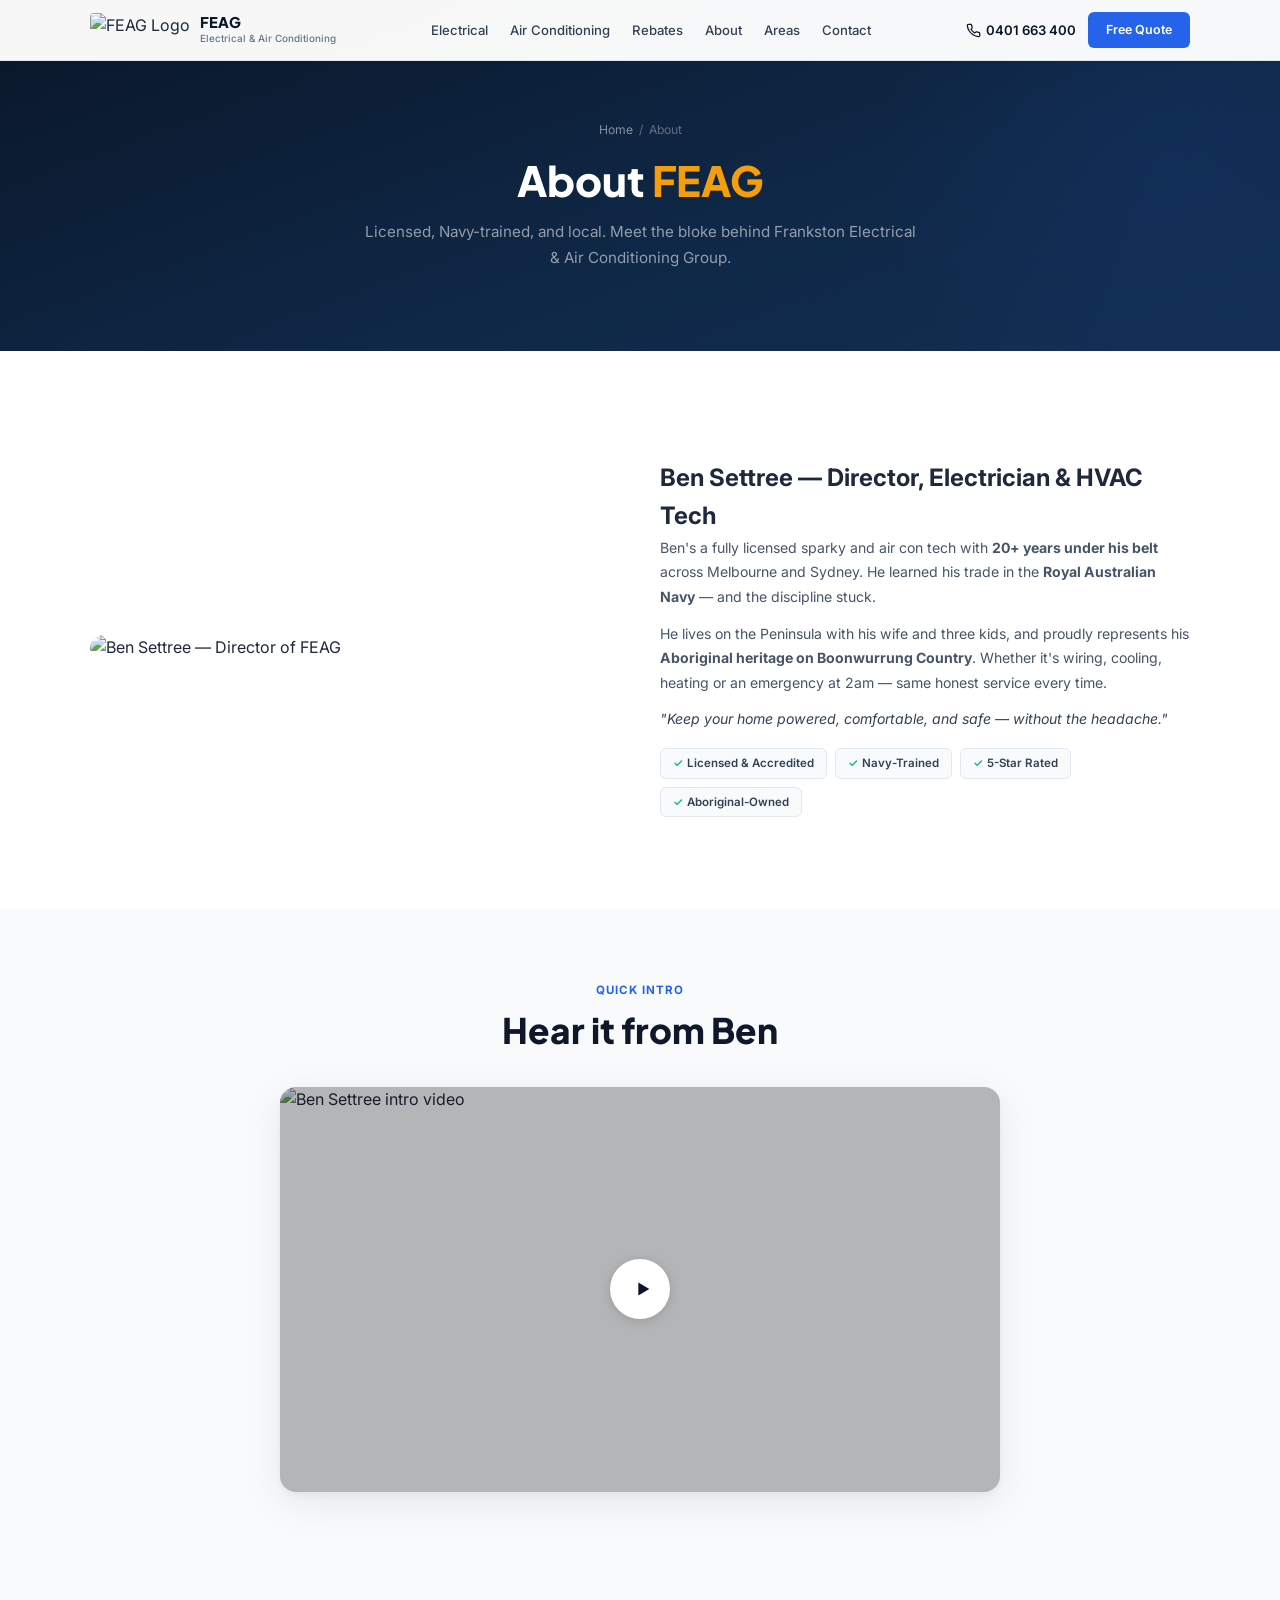
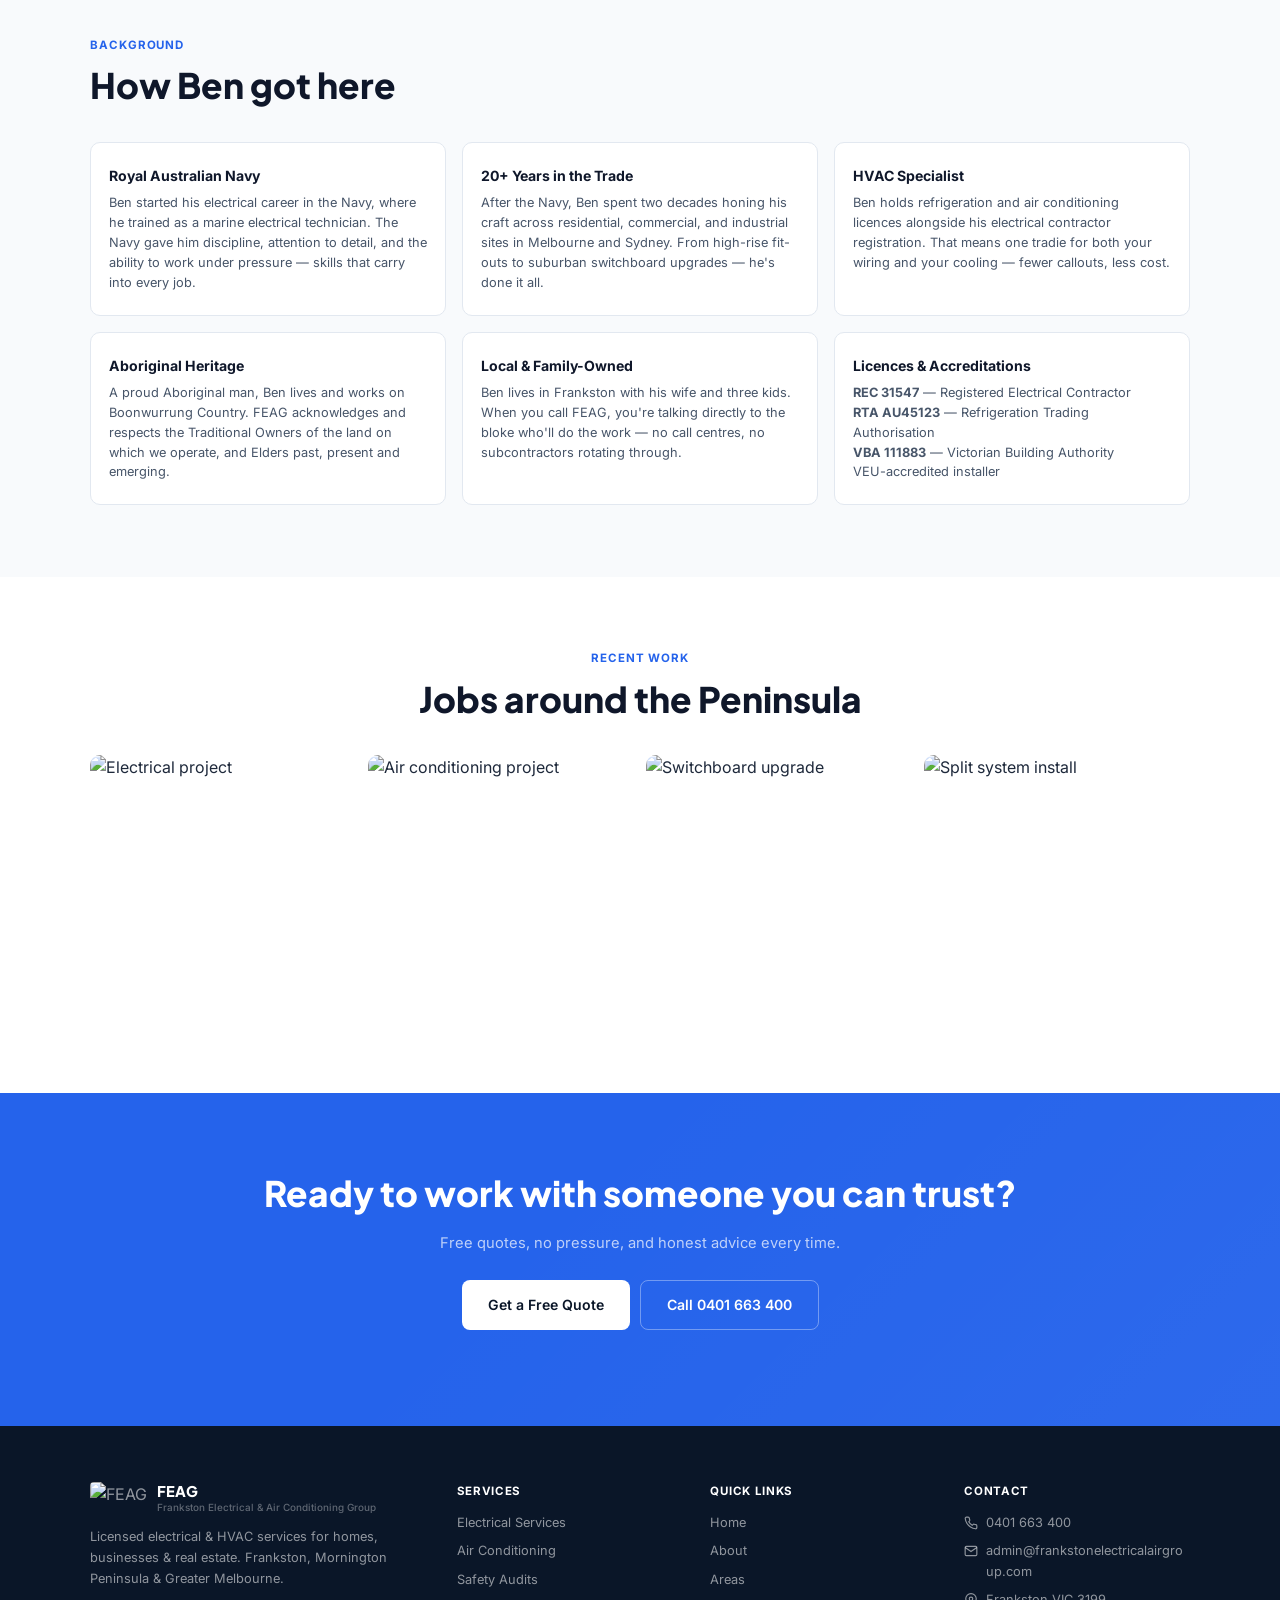
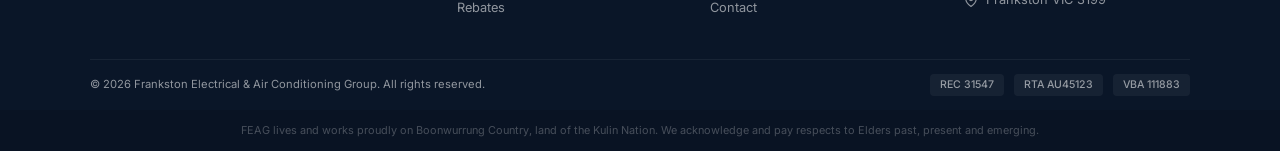
==== about.html @ 1bd1c3d8 "Add 7 subpages, extract CSS to styles.css, update nav links" ====
<!DOCTYPE html>
<html lang="en">
<head>
  <meta charset="UTF-8">
  <script>
    if (location.hostname === 'frankstonelectricalairgroup.com' || location.hostname === 'www.frankstonelectricalairgroup.com') {
      var s = document.createElement('script');
      s.async = true;
      s.src = 'https://www.googletagmanager.com/gtag/js?id=G-98YV3VBV21';
      document.head.appendChild(s);
      window.dataLayer = window.dataLayer || [];
      function gtag(){dataLayer.push(arguments);}
      gtag('js', new Date());
      gtag('config', 'G-98YV3VBV21');
      gtag('config', 'G-NZ5L42F7TZ');
      gtag('config', 'AW-17303529208');
    }
  </script>
  <meta name="viewport" content="width=device-width, initial-scale=1.0, viewport-fit=cover">
  <title>About FEAG | Ben Settree — Licensed Electrician &amp; HVAC Tech Frankston</title>
  <meta name="description" content="Meet Ben Settree — Navy-trained electrician &amp; HVAC technician with 20+ years experience. Director of FEAG, proudly serving Frankston &amp; Mornington Peninsula. REC 31547.">
  <meta name="keywords" content="about FEAG, Ben Settree electrician, electrician Frankston, HVAC technician Mornington Peninsula, Navy trained electrician, Aboriginal owned business, licensed electrician Frankston">
  <meta name="robots" content="index, follow">
  <link rel="canonical" href="https://frankstonelectricalairgroup.com/about">
  <meta property="og:type" content="website">
  <meta property="og:url" content="https://frankstonelectricalairgroup.com/about">
  <meta property="og:title" content="About FEAG | Ben Settree — Licensed Electrician Frankston">
  <meta property="og:description" content="Meet Ben Settree — Navy-trained electrician with 20+ years experience. Director of FEAG.">
  <meta property="og:image" content="https://assets.cdn.filesafe.space/oECKc1PBCRjKy6bkZNRD/media/692452aae4747c6f50c30772.png">
  <link rel="preconnect" href="https://fonts.googleapis.com">
  <link rel="preconnect" href="https://fonts.gstatic.com" crossorigin>
  <link href="https://fonts.googleapis.com/css2?family=Inter:wght@400;500;600;700;800&family=Plus+Jakarta+Sans:wght@700;800&display=swap" rel="stylesheet">
  <link rel="stylesheet" href="/styles.css">
</head>
<body>

  <header class="hdr hdr-sub" id="hdr">
    <div class="wrap">
      <div class="hdr-in">
        <a href="/" class="lg">
          <img src="https://assets.cdn.filesafe.space/oECKc1PBCRjKy6bkZNRD/media/692452aae4747c6f50c30772.png" alt="FEAG Logo">
          <div><div class="lg-t">FEAG</div><div class="lg-s">Electrical &amp; Air Conditioning</div></div>
        </a>
        <nav class="nav-d">
          <a href="/electrical" class="nav-a">Electrical</a>
          <a href="/air-conditioning" class="nav-a">Air Conditioning</a>
          <a href="/rebates" class="nav-a">Rebates</a>
          <a href="/about" class="nav-a">About</a>
          <a href="/areas" class="nav-a">Areas</a>
          <a href="/contact" class="nav-a">Contact</a>
        </nav>
        <div class="hdr-r">
          <a href="tel:0401663400" class="ph">
            <svg xmlns="http://www.w3.org/2000/svg" fill="none" stroke="currentColor" stroke-width="2" stroke-linecap="round" stroke-linejoin="round" viewBox="0 0 24 24"><path d="M22 16.92v3a2 2 0 01-2.18 2 19.79 19.79 0 01-8.63-3.07 19.5 19.5 0 01-6-6 19.79 19.79 0 01-3.07-8.67A2 2 0 014.11 2h3a2 2 0 012 1.72c.127.96.361 1.903.7 2.81a2 2 0 01-.45 2.11L8.09 9.91a16 16 0 006 6l1.27-1.27a2 2 0 012.11-.45c.907.339 1.85.573 2.81.7A2 2 0 0122 16.92z"/></svg>
            <span>0401 663 400</span>
          </a>
          <a href="/contact" class="btn btn-p hdr-btn">Free Quote</a>
        </div>
        <button class="ham" id="hamBtn" aria-label="Menu"><span></span><span></span><span></span></button>
      </div>
    </div>
  </header>

  <nav class="mob-nav" id="mobNav">
    <a href="/" onclick="closeMob()">Home</a>
    <a href="/electrical" onclick="closeMob()">Electrical</a>
    <a href="/air-conditioning" onclick="closeMob()">Air Conditioning</a>
    <a href="/rebates" onclick="closeMob()">Rebates</a>
    <a href="/about" onclick="closeMob()">About</a>
    <a href="/areas" onclick="closeMob()">Areas</a>
    <a href="/contact" onclick="closeMob()">Contact</a>
    <div class="mob-cta">
      <a href="/contact" class="btn btn-p" onclick="closeMob()">Get a Free Quote</a>
      <a href="tel:0401663400" class="btn mob-tel">Call 0401 663 400</a>
    </div>
  </nav>

  <section class="page-hero">
    <div class="wrap">
      <div class="breadcrumb"><a href="/">Home</a> / <span>About</span></div>
      <h1>About <em>FEAG</em></h1>
      <p>Licensed, Navy-trained, and local. Meet the bloke behind Frankston Electrical &amp; Air Conditioning Group.</p>
    </div>
  </section>

  <section class="sec" id="ben">
    <div class="wrap">
      <div class="content-g">
        <div class="content-img fi">
          <img src="https://images.leadconnectorhq.com/image/f_webp/q_80/r_900/u_https://assets.cdn.filesafe.space/oECKc1PBCRjKy6bkZNRD/media/6922ae3a995c4b5ce4a09103.png" alt="Ben Settree — Director of FEAG">
        </div>
        <div class="content-txt fi">
          <h2>Ben Settree — Director, Electrician &amp; HVAC Tech</h2>
          <p>Ben's a fully licensed sparky and air con tech with <strong>20+ years under his belt</strong> across Melbourne and Sydney. He learned his trade in the <strong>Royal Australian Navy</strong> — and the discipline stuck.</p>
          <p>He lives on the Peninsula with his wife and three kids, and proudly represents his <strong>Aboriginal heritage on Boonwurrung Country</strong>. Whether it's wiring, cooling, heating or an emergency at 2am — same honest service every time.</p>
          <p style="color:var(--g700);font-style:italic">"Keep your home powered, comfortable, and safe — without the headache."</p>
          <div class="about-tags" style="margin-top:16px">
            <span class="a-tag"><span class="ck">✓</span> Licensed &amp; Accredited</span>
            <span class="a-tag"><span class="ck">✓</span> Navy-Trained</span>
            <span class="a-tag"><span class="ck">✓</span> 5-Star Rated</span>
            <span class="a-tag"><span class="ck">✓</span> Aboriginal-Owned</span>
          </div>
        </div>
      </div>
    </div>
  </section>

  <section class="sec vid-sec">
    <div class="wrap">
      <div class="fi" style="text-align:center">
        <div class="tag" style="display:flex;justify-content:center">Quick intro</div>
        <h2 class="h2">Hear it from Ben</h2>
      </div>
      <div class="vid-w fi" id="vidWrap" onclick="playVid()">
        <img src="https://img.youtube.com/vi/lBaRJRH5lT0/maxresdefault.jpg" alt="Ben Settree intro video">
        <div class="vid-o">
          <div class="vid-p"><svg xmlns="http://www.w3.org/2000/svg" viewBox="0 0 24 24" fill="#0a1628"><polygon points="8,5 20,12 8,19"/></svg></div>
        </div>
      </div>
    </div>
  </section>

  <section class="sec why" id="training">
    <div class="wrap">
      <div class="fi">
        <div class="tag">Background</div>
        <h2 class="h2">How Ben got here</h2>
      </div>
      <div class="why-g">
        <div class="why-c fi"><h3>Royal Australian Navy</h3><p>Ben started his electrical career in the Navy, where he trained as a marine electrical technician. The Navy gave him discipline, attention to detail, and the ability to work under pressure — skills that carry into every job.</p></div>
        <div class="why-c fi"><h3>20+ Years in the Trade</h3><p>After the Navy, Ben spent two decades honing his craft across residential, commercial, and industrial sites in Melbourne and Sydney. From high-rise fit-outs to suburban switchboard upgrades — he's done it all.</p></div>
        <div class="why-c fi"><h3>HVAC Specialist</h3><p>Ben holds refrigeration and air conditioning licences alongside his electrical contractor registration. That means one tradie for both your wiring and your cooling — fewer callouts, less cost.</p></div>
        <div class="why-c fi"><h3>Aboriginal Heritage</h3><p>A proud Aboriginal man, Ben lives and works on Boonwurrung Country. FEAG acknowledges and respects the Traditional Owners of the land on which we operate, and Elders past, present and emerging.</p></div>
        <div class="why-c fi"><h3>Local &amp; Family-Owned</h3><p>Ben lives in Frankston with his wife and three kids. When you call FEAG, you're talking directly to the bloke who'll do the work — no call centres, no subcontractors rotating through.</p></div>
        <div class="why-c fi"><h3>Licences &amp; Accreditations</h3><p><strong>REC 31547</strong> — Registered Electrical Contractor<br><strong>RTA AU45123</strong> — Refrigeration Trading Authorisation<br><strong>VBA 111883</strong> — Victorian Building Authority<br>VEU-accredited installer</p></div>
      </div>
    </div>
  </section>

  <section class="sec" id="projects">
    <div class="wrap">
      <div class="fi" style="text-align:center">
        <div class="tag" style="display:flex;justify-content:center">Recent work</div>
        <h2 class="h2">Jobs around the Peninsula</h2>
      </div>
      <div class="prj-g">
        <div class="prj-c fi"><img src="https://images.leadconnectorhq.com/image/f_webp/q_80/r_1200/u_https://assets.cdn.filesafe.space/oECKc1PBCRjKy6bkZNRD/media/6924301d46b2e7c959784f0b.jpg" alt="Electrical project"></div>
        <div class="prj-c fi"><img src="https://images.leadconnectorhq.com/image/f_webp/q_80/r_1200/u_https://assets.cdn.filesafe.space/oECKc1PBCRjKy6bkZNRD/media/692430442398d3304fa65ca5.jpeg" alt="Air conditioning project"></div>
        <div class="prj-c fi"><img src="https://images.leadconnectorhq.com/image/f_webp/q_80/r_1200/u_https://assets.cdn.filesafe.space/oECKc1PBCRjKy6bkZNRD/media/69243079e7b0949a9b0e4e15.jpg" alt="Switchboard upgrade"></div>
        <div class="prj-c fi"><img src="https://images.leadconnectorhq.com/image/f_webp/q_80/r_1200/u_https://assets.cdn.filesafe.space/oECKc1PBCRjKy6bkZNRD/media/69243118e4747c3e51bf07de.jpg" alt="Split system install"></div>
      </div>
    </div>
  </section>

  <section class="sec cta">
    <div class="wrap">
      <div class="fi">
        <h2>Ready to work with someone you can trust?</h2>
        <p class="cta-p">Free quotes, no pressure, and honest advice every time.</p>
        <div class="cta-btns">
          <a href="/contact" class="btn btn-w">Get a Free Quote</a>
          <a href="tel:0401663400" class="btn cta-tel-btn">Call 0401 663 400</a>
        </div>
      </div>
    </div>
  </section>

  <footer class="ftr">
    <div class="wrap">
      <div class="ftr-g">
        <div class="ftr-brand">
          <a href="/" class="lg"><img src="https://assets.cdn.filesafe.space/oECKc1PBCRjKy6bkZNRD/media/692452aae4747c6f50c30772.png" alt="FEAG"><div><div class="lg-t">FEAG</div><div class="lg-s">Frankston Electrical &amp; Air Conditioning Group</div></div></a>
          <p>Licensed electrical &amp; HVAC services for homes, businesses &amp; real estate. Frankston, Mornington Peninsula &amp; Greater Melbourne.</p>
        </div>
        <div>
          <h4>Services</h4>
          <div class="ftr-links"><a href="/electrical">Electrical Services</a><a href="/air-conditioning">Air Conditioning</a><a href="/safety-audits">Safety Audits</a><a href="/rebates">Rebates</a></div>
        </div>
        <div>
          <h4>Quick Links</h4>
          <div class="ftr-links"><a href="/">Home</a><a href="/about">About</a><a href="/areas">Areas</a><a href="/contact">Contact</a></div>
        </div>
        <div>
          <h4>Contact</h4>
          <div class="ftr-ci"><svg xmlns="http://www.w3.org/2000/svg" width="14" height="14" fill="none" stroke="currentColor" stroke-width="2" viewBox="0 0 24 24"><path d="M22 16.92v3a2 2 0 01-2.18 2 19.79 19.79 0 01-8.63-3.07 19.5 19.5 0 01-6-6 19.79 19.79 0 01-3.07-8.67A2 2 0 014.11 2h3a2 2 0 012 1.72c.127.96.361 1.903.7 2.81a2 2 0 01-.45 2.11L8.09 9.91a16 16 0 006 6l1.27-1.27a2 2 0 012.11-.45c.907.339 1.85.573 2.81.7A2 2 0 0122 16.92z"/></svg><a href="tel:0401663400">0401 663 400</a></div>
          <div class="ftr-ci"><svg xmlns="http://www.w3.org/2000/svg" width="14" height="14" fill="none" stroke="currentColor" stroke-width="2" viewBox="0 0 24 24"><path d="M4 4h16c1.1 0 2 .9 2 2v12c0 1.1-.9 2-2 2H4c-1.1 0-2-.9-2-2V6c0-1.1.9-2 2-2z"/><path d="M22 6l-10 7L2 6"/></svg><a href="mailto:admin@frankstonelectricalairgroup.com" style="word-break:break-all">admin@frankstonelectricalairgroup.com</a></div>
          <div class="ftr-ci"><svg xmlns="http://www.w3.org/2000/svg" width="14" height="14" fill="none" stroke="currentColor" stroke-width="2" viewBox="0 0 24 24"><path d="M21 10c0 7-9 13-9 13s-9-6-9-13a9 9 0 0118 0z"/><circle cx="12" cy="10" r="3"/></svg> Frankston VIC 3199</div>
        </div>
      </div>
      <div class="ftr-bot">
        <p>&copy; 2026 Frankston Electrical &amp; Air Conditioning Group. All rights reserved.</p>
        <div class="ftr-lic"><span>REC 31547</span><span>RTA AU45123</span><span>VBA 111883</span></div>
      </div>
    </div>
    <div class="ack">FEAG lives and works proudly on Boonwurrung Country, land of the Kulin Nation. We acknowledge and pay respects to Elders past, present and emerging.</div>
  </footer>

  <div class="mob-bar">
    <a href="/contact" class="mb-q">Free Quote</a>
    <a href="tel:0401663400" class="mb-c">Call Now</a>
  </div>

  <script>
    const hdr=document.getElementById('hdr');
    window.addEventListener('scroll',()=>{hdr.classList.toggle('s',scrollY>40)},{passive:true});
    const hamBtn=document.getElementById('hamBtn'),mobNav=document.getElementById('mobNav');
    let mobOpen=false;
    hamBtn.addEventListener('click',()=>{mobOpen=!mobOpen;mobNav.classList.toggle('open',mobOpen);document.body.classList.toggle('body-lock',mobOpen)});
    function closeMob(){mobOpen=false;mobNav.classList.remove('open');document.body.classList.remove('body-lock')}
    function playVid(){const w=document.getElementById('vidWrap');w.innerHTML='<iframe src="https://www.youtube.com/embed/lBaRJRH5lT0?autoplay=1" frameborder="0" allow="autoplay;encrypted-media" allowfullscreen style="position:absolute;inset:0;width:100%;height:100%"></iframe>';w.style.cursor='default'}
    const obs=new IntersectionObserver(en=>{en.forEach(e=>{if(e.isIntersecting)e.target.classList.add('v')})},{threshold:.08,rootMargin:'0px 0px -30px 0px'});
    document.querySelectorAll('.fi').forEach(e=>obs.observe(e));
  </script>
</body>
</html>
---- styles.css ----
/* ===== RESET & BASE ===== */
*,*::before,*::after{box-sizing:border-box;margin:0;padding:0}
html{scroll-behavior:smooth;-webkit-text-size-adjust:100%}
body{font-family:'Inter',system-ui,sans-serif;color:#1e293b;background:#fff;line-height:1.6;-webkit-font-smoothing:antialiased;overflow-x:hidden}
img{max-width:100%;display:block}
a{text-decoration:none;color:inherit}
ul{list-style:none}
button{font-family:inherit;cursor:pointer}
:root{
  --navy:#0a1628;--blue:#2563eb;--blue-d:#1d4ed8;--amber:#f59e0b;--green:#10b981;
  --g50:#f8fafc;--g100:#f1f5f9;--g200:#e2e8f0;--g400:#94a3b8;--g500:#64748b;--g600:#475569;--g700:#334155;--g900:#0f172a;
  --r:10px;--r-lg:16px;--max:1140px;
  --shadow:0 1px 3px rgba(0,0,0,.06),0 4px 12px rgba(0,0,0,.06);
  --shadow-lg:0 4px 6px rgba(0,0,0,.04),0 10px 40px rgba(0,0,0,.08);
}
.wrap{max-width:var(--max);margin:0 auto;padding:0 20px}
.sec{padding:72px 0}
.tag{font-size:.72rem;font-weight:700;letter-spacing:.08em;text-transform:uppercase;color:var(--blue);margin-bottom:10px}
.h2{font-family:'Plus Jakarta Sans',sans-serif;font-size:clamp(1.6rem,3.5vw,2.2rem);font-weight:800;line-height:1.18;color:var(--g900);margin-bottom:12px}
.sub{font-size:.92rem;color:var(--g600);max-width:560px;line-height:1.65}
.btn{display:inline-flex;align-items:center;gap:6px;padding:12px 24px;font-size:.88rem;font-weight:600;border-radius:8px;border:none;transition:all .2s;white-space:nowrap;-webkit-tap-highlight-color:transparent}
.btn-p{background:var(--blue);color:#fff}
.btn-p:hover{background:var(--blue-d)}
.btn-a{background:var(--amber);color:var(--navy)}
.btn-a:hover{background:#e09000}
.btn-o{background:transparent;border:1.5px solid var(--g200);color:var(--g700)}
.btn-o:hover{border-color:var(--blue);color:var(--blue)}
.btn-w{background:#fff;color:var(--navy)}
.btn-w:hover{background:var(--g100)}

/* HEADER */
.hdr{position:fixed;top:0;left:0;right:0;z-index:100;background:rgba(10,22,40,.6);backdrop-filter:blur(14px);-webkit-backdrop-filter:blur(14px);border-bottom:1px solid rgba(255,255,255,.06);transition:all .25s}
.hdr.s{background:rgba(255,255,255,.97);box-shadow:0 1px 2px rgba(0,0,0,.06);border-bottom-color:var(--g200)}
.hdr.s .nav-a{color:var(--g700)}.hdr.s .nav-a:hover{color:var(--blue)}
.hdr.s .lg-t{color:var(--navy)}.hdr.s .lg-s{color:var(--g500)}
.hdr.s .ph{color:var(--navy)}.hdr.s .ham span{background:var(--navy)}
.hdr-in{display:flex;align-items:center;justify-content:space-between;height:60px}
.lg{display:flex;align-items:center;gap:10px}
.lg img{height:34px;width:auto;border-radius:4px}
.lg-t{font-family:'Plus Jakarta Sans',sans-serif;font-weight:800;font-size:.92rem;color:#fff;line-height:1.15;transition:color .25s}
.lg-s{font-size:.62rem;color:rgba(255,255,255,.5);font-weight:500;transition:color .25s}
.nav-d{display:flex;align-items:center;gap:22px}
.nav-a{font-size:.82rem;font-weight:500;color:rgba(255,255,255,.8);transition:color .2s}
.nav-a:hover{color:#fff}
.hdr-r{display:flex;align-items:center;gap:12px}
.ph{font-weight:600;font-size:.82rem;color:#fff;display:flex;align-items:center;gap:5px;transition:color .25s}
.ph svg{width:15px;height:15px}
.hdr-btn{padding:8px 18px;font-size:.78rem;border-radius:6px}
.ham{display:none;background:none;border:none;padding:10px;-webkit-tap-highlight-color:transparent}
.ham span{display:block;width:22px;height:2px;background:#fff;margin:4px 0;border-radius:2px;transition:all .3s}

/* MOBILE NAV */
.mob-nav{position:fixed;inset:0;z-index:99;background:var(--navy);transform:translateX(100%);transition:transform .35s cubic-bezier(.4,0,.2,1);display:flex;flex-direction:column;padding:80px 24px 24px;overflow-y:auto;-webkit-overflow-scrolling:touch}
.mob-nav.open{transform:translateX(0)}
.mob-nav a{display:block;padding:14px 0;font-size:1.05rem;font-weight:600;color:#fff;border-bottom:1px solid rgba(255,255,255,.08)}
.mob-nav a:last-child{border:none}
.mob-cta{margin-top:auto;padding-top:20px;display:flex;flex-direction:column;gap:10px}
.mob-cta .btn{justify-content:center;padding:14px;font-size:.95rem;border-radius:8px;width:100%;text-align:center}
.mob-tel{background:transparent;border:1.5px solid rgba(255,255,255,.25);color:#fff}
.body-lock{overflow:hidden}

/* HERO */
.hero{position:relative;background:linear-gradient(160deg,var(--navy) 0%,#0f2847 60%,#132e52 100%);padding:100px 0 56px;overflow:hidden}
.hero::after{content:'';position:absolute;top:-40%;right:-15%;width:600px;height:600px;background:radial-gradient(circle,rgba(37,99,235,.08),transparent 70%);border-radius:50%}
.hero-g{display:grid;grid-template-columns:1fr 1fr;gap:40px;align-items:center;position:relative;z-index:1}
.hero-badge{display:inline-flex;align-items:center;gap:6px;background:rgba(16,185,129,.12);border:1px solid rgba(16,185,129,.25);color:var(--green);padding:6px 14px;border-radius:6px;font-size:.73rem;font-weight:600;margin-bottom:20px}
.hero-badge .dot{width:7px;height:7px;background:var(--green);border-radius:50%;animation:blink 2s infinite}
@keyframes blink{0%,100%{opacity:1}50%{opacity:.3}}
.hero h1{font-family:'Plus Jakarta Sans',sans-serif;font-size:clamp(1.9rem,4vw,2.8rem);font-weight:800;color:#fff;line-height:1.12;margin-bottom:16px}
.hero h1 em{font-style:normal;color:var(--amber)}
.hero-p{font-size:.92rem;color:rgba(255,255,255,.6);line-height:1.7;margin-bottom:24px;max-width:480px}
.hero-btns{display:flex;gap:10px;flex-wrap:wrap;margin-bottom:28px}
.hero-btns .btn{padding:13px 26px}
.hero-facts{display:flex;gap:28px;flex-wrap:wrap}
.hf{display:flex;align-items:center;gap:8px}
.hf-ico{width:32px;height:32px;background:rgba(255,255,255,.06);border:1px solid rgba(255,255,255,.08);border-radius:8px;display:flex;align-items:center;justify-content:center;font-size:.85rem;flex-shrink:0}
.hf-txt{font-size:.72rem;color:rgba(255,255,255,.45);line-height:1.35}
.hf-txt b{display:block;color:rgba(255,255,255,.9);font-weight:600;font-size:.76rem}

.hero-form{background:rgba(255,255,255,.04);backdrop-filter:blur(20px);-webkit-backdrop-filter:blur(20px);border:none;border-radius:var(--r-lg);padding:28px;max-width:420px;width:100%}
.hero-form h3{color:#fff;font-size:1.02rem;font-weight:700;margin-bottom:2px}
.hero-form .fs{color:rgba(255,255,255,.4);font-size:.76rem;margin-bottom:18px}
.fg{margin-bottom:10px}
.fg label{display:block;font-size:.7rem;font-weight:600;color:rgba(255,255,255,.5);margin-bottom:3px}
.fg input,.fg select,.fg textarea{width:100%;padding:9px 12px;background:rgba(255,255,255,.06);border:1px solid rgba(255,255,255,.1);border-radius:7px;color:#fff;font-size:.84rem;font-family:inherit;outline:none;transition:border-color .2s;-webkit-appearance:none}
.fg input::placeholder,.fg textarea::placeholder{color:rgba(255,255,255,.22)}
.fg input:focus,.fg select:focus,.fg textarea:focus{border-color:var(--blue)}
.fg select option{background:var(--navy);color:#fff}
.fg textarea{resize:vertical;min-height:56px}
.fr{display:grid;grid-template-columns:1fr 1fr;gap:8px}
.f-submit{width:100%;justify-content:center;padding:11px 24px;margin-top:2px;border-radius:7px}
.f-note{text-align:center;font-size:.66rem;color:rgba(255,255,255,.25);margin-top:6px}

/* PROOF BAR */
.proof{background:var(--g50);border-top:1px solid var(--g200);border-bottom:1px solid var(--g200);padding:16px 0}
.proof-row{display:flex;align-items:center;justify-content:center;gap:28px;flex-wrap:wrap}
.pi{display:flex;align-items:center;gap:7px;font-size:.8rem;color:var(--g600);font-weight:500}
.pi svg{width:16px;height:16px;color:var(--green);flex-shrink:0}

/* SERVICES */
.srv-g{display:grid;grid-template-columns:repeat(3,1fr);gap:20px;margin-top:36px}
.srv-c{background:#fff;border:1px solid var(--g200);border-radius:var(--r-lg);overflow:hidden;transition:box-shadow .3s,border-color .3s}
.srv-c:hover{border-color:var(--g200);box-shadow:var(--shadow-lg)}
.srv-c img{width:100%;height:180px;object-fit:cover}
.srv-b{padding:20px 18px}
.srv-c h3{font-size:.98rem;font-weight:700;color:var(--g900);margin-bottom:8px}
.srv-c p{font-size:.82rem;color:var(--g600);line-height:1.6;margin-bottom:10px}
.srv-l{display:flex;flex-direction:column;gap:4px;margin-bottom:14px}
.srv-l li{font-size:.78rem;color:var(--g700);display:flex;align-items:center;gap:6px}
.srv-l li::before{content:'✓';color:var(--green);font-weight:700;font-size:.72rem}
.srv-link{font-size:.82rem;font-weight:600;color:var(--blue)}

/* WHY */
.why{background:var(--g50)}
.why-g{display:grid;grid-template-columns:repeat(3,1fr);gap:16px;margin-top:36px}
.why-c{background:#fff;border:1px solid var(--g200);border-radius:var(--r);padding:22px 18px;transition:border-color .25s}
.why-c:hover{border-color:var(--blue)}
.why-c h3{font-size:.88rem;font-weight:700;color:var(--g900);margin-bottom:6px}
.why-c p{font-size:.8rem;color:var(--g600);line-height:1.55}

/* REBATE */
.reb{background:linear-gradient(150deg,var(--navy),#0f2847);position:relative;overflow:hidden}
.reb::before{content:'';position:absolute;top:-40%;right:-8%;width:400px;height:400px;background:radial-gradient(circle,rgba(245,158,11,.1),transparent 70%);border-radius:50%}
.reb-g{display:grid;grid-template-columns:1fr 1fr;gap:48px;align-items:center;position:relative;z-index:1}
.reb-txt{max-width:540px}
.reb h2{font-family:'Plus Jakarta Sans',sans-serif;font-size:clamp(1.65rem,4vw,2.4rem);font-weight:800;color:#fff;line-height:1.22;margin-bottom:16px}
.reb h2 em{font-style:normal;color:var(--amber)}
.reb-desc{font-size:.9rem;color:rgba(255,255,255,.6);line-height:1.75;margin-bottom:24px}
.reb-steps{display:flex;flex-direction:column;gap:14px;margin-bottom:26px}
.rs{display:flex;align-items:flex-start;gap:14px}
.rs-n{width:30px;height:30px;min-width:30px;background:var(--amber);color:var(--navy);border-radius:50%;display:flex;align-items:center;justify-content:center;font-weight:800;font-size:.75rem;margin-top:1px}
.rs span{font-size:.88rem;color:rgba(255,255,255,.75);line-height:1.5}
.reb-card{background:rgba(255,255,255,.04);backdrop-filter:blur(16px);-webkit-backdrop-filter:blur(16px);border:1px solid rgba(255,255,255,.08);border-radius:var(--r-lg);padding:36px;text-align:center}
.reb-card .lbl{font-size:.72rem;color:rgba(255,255,255,.35);text-transform:uppercase;letter-spacing:.08em;font-weight:600;margin-bottom:6px}
.reb-card .amt{font-family:'Plus Jakarta Sans',sans-serif;font-size:2.8rem;font-weight:800;color:var(--amber);line-height:1}
.reb-card .amts{font-size:.84rem;color:rgba(255,255,255,.42);margin:6px 0 18px}
.reb-tags{display:flex;flex-wrap:wrap;gap:6px;justify-content:center}
.reb-tag{background:rgba(16,185,129,.1);border:1px solid rgba(16,185,129,.2);color:var(--green);padding:5px 12px;border-radius:6px;font-size:.7rem;font-weight:600}

/* CALCULATOR */
.calc{background:#fff}
.calc-box{max-width:680px;margin:36px auto 0;background:var(--g50);border:1px solid var(--g200);border-radius:var(--r-lg);padding:28px}
.calc-toggle{display:flex;gap:6px;margin-bottom:18px;background:var(--g200);border-radius:8px;padding:3px}
.ct-btn{flex:1;padding:9px 12px;border:none;border-radius:6px;background:transparent;font-size:.82rem;font-weight:600;color:var(--g600);transition:all .2s;text-align:center}
.ct-btn.sel{background:#fff;color:var(--g900);box-shadow:0 1px 3px rgba(0,0,0,.08)}
.calc-step{margin-bottom:16px}
.cs-label{font-size:.82rem;font-weight:700;color:var(--g900);margin-bottom:8px;display:flex;align-items:center;gap:8px}
.cs-num{width:22px;height:22px;min-width:22px;background:var(--blue);color:#fff;border-radius:50%;display:flex;align-items:center;justify-content:center;font-size:.65rem;font-weight:800}
.c-opts{display:grid;grid-template-columns:1fr 1fr;gap:8px}
.c-opt{background:#fff;border:1.5px solid var(--g200);border-radius:8px;padding:11px 12px;font-size:.8rem;color:var(--g700);text-align:left;display:flex;align-items:center;gap:8px;transition:all .15s;-webkit-tap-highlight-color:transparent}
.c-opt:hover{border-color:var(--blue)}
.c-opt.sel{border-color:var(--blue);background:rgba(37,99,235,.04);color:var(--blue);font-weight:600}
.c-opt .oi{font-size:1rem;line-height:1}
.c-wide{grid-column:1/-1}
.c-sizes{display:grid;grid-template-columns:repeat(4,1fr);gap:8px}
.c-sz{background:#fff;border:1.5px solid var(--g200);border-radius:8px;padding:10px 6px;font-size:.78rem;color:var(--g700);text-align:center;transition:all .15s;-webkit-tap-highlight-color:transparent}
.c-sz:hover{border-color:var(--blue)}
.c-sz.sel{border-color:var(--blue);background:rgba(37,99,235,.04);color:var(--blue);font-weight:600}
.c-sz b{display:block;font-size:.92rem;margin-bottom:1px}
.c-hint{font-size:.7rem;color:var(--g500);margin-top:6px;line-height:1.45}
.c-res{background:var(--navy);border-radius:var(--r);padding:24px;text-align:center;display:none;margin-top:16px}
.c-res.show{display:block;animation:fadein .35s ease}
@keyframes fadein{from{opacity:0;transform:translateY(6px)}to{opacity:1;transform:translateY(0)}}
.c-res-lbl{font-size:.7rem;color:rgba(255,255,255,.4);text-transform:uppercase;letter-spacing:.06em;font-weight:600;margin-bottom:2px}
.c-res-amt{font-family:'Plus Jakarta Sans',sans-serif;font-size:2.1rem;font-weight:800;color:var(--amber);line-height:1.2;margin-bottom:2px}
.c-res-sav{font-size:.82rem;color:rgba(255,255,255,.5);margin-bottom:4px}
.c-res-min{font-size:.76rem;color:rgba(255,255,255,.35);margin-bottom:12px}
.c-res .btn{margin-top:2px}
.c-res-note{font-size:.68rem;color:rgba(255,255,255,.25);line-height:1.45;margin-top:12px;max-width:520px;margin-left:auto;margin-right:auto}

/* ABOUT */
.about-g{display:grid;grid-template-columns:.85fr 1.15fr;gap:48px;align-items:center;margin-top:36px}
.about-img{position:relative;border-radius:var(--r-lg);overflow:hidden}
.about-img>img{width:100%;display:block;border-radius:var(--r-lg)}
.about-float{position:absolute;bottom:14px;left:14px;right:14px;background:rgba(255,255,255,.92);backdrop-filter:blur(10px);-webkit-backdrop-filter:blur(10px);border-radius:var(--r);padding:12px;display:flex;gap:10px;box-shadow:0 4px 16px rgba(0,0,0,.1)}
.af-s{text-align:center;flex:1}
.af-n{font-family:'Plus Jakarta Sans',sans-serif;font-size:1.1rem;font-weight:800;color:var(--blue)}
.af-l{font-size:.62rem;color:var(--g500);font-weight:500}
.about-txt h3{font-family:'Plus Jakarta Sans',sans-serif;font-size:1.25rem;font-weight:800;color:var(--g900);margin-bottom:14px;line-height:1.2}
.about-txt p{font-size:.86rem;color:var(--g600);line-height:1.75;margin-bottom:10px}
.about-tags{display:flex;flex-wrap:wrap;gap:8px;margin:16px 0 20px}
.a-tag{background:var(--g50);border:1px solid var(--g200);padding:5px 12px;border-radius:6px;font-size:.72rem;font-weight:600;color:var(--g700);display:flex;align-items:center;gap:4px}
.a-tag .ck{color:var(--green)}

/* VIDEO */
.vid-sec{background:var(--g50)}
.vid-w{max-width:720px;margin:36px auto 0;border-radius:var(--r-lg);overflow:hidden;box-shadow:var(--shadow-lg);position:relative;aspect-ratio:16/9;cursor:pointer}
.vid-w img{width:100%;height:100%;object-fit:cover}
.vid-o{position:absolute;inset:0;display:flex;align-items:center;justify-content:center;background:rgba(0,0,0,.28);transition:background .2s}
.vid-o:hover{background:rgba(0,0,0,.4)}
.vid-p{width:60px;height:60px;background:#fff;border-radius:50%;display:flex;align-items:center;justify-content:center;box-shadow:0 2px 12px rgba(0,0,0,.15);transition:transform .2s}
.vid-o:hover .vid-p{transform:scale(1.08)}
.vid-p svg{width:22px;height:22px;margin-left:3px}

/* PROJECTS */
.prj-g{display:grid;grid-template-columns:repeat(4,1fr);gap:12px;margin-top:36px}
.prj-c{border-radius:var(--r);overflow:hidden;aspect-ratio:1}
.prj-c img{width:100%;height:100%;object-fit:cover;transition:transform .4s}
.prj-c:hover img{transform:scale(1.05)}

/* AREAS */
.areas{background:var(--g50)}
.area-g{display:grid;grid-template-columns:repeat(4,1fr);gap:16px;margin-top:36px}
.area-c{background:#fff;border:1px solid var(--g200);border-radius:var(--r);padding:20px 18px}
.area-c h3{font-size:.86rem;font-weight:700;color:var(--g900);margin-bottom:10px}
.area-c li{font-size:.78rem;color:var(--g600);padding:3px 0 3px 14px;position:relative}
.area-c li::before{content:'';position:absolute;left:0;top:50%;transform:translateY(-50%);width:5px;height:5px;background:var(--blue);border-radius:50%}

/* FAQ */
.faq-g{display:grid;grid-template-columns:1fr 1fr;gap:10px;margin-top:36px}
.fq{background:var(--g50);border:1px solid var(--g200);border-radius:var(--r);overflow:hidden;transition:border-color .2s}
.fq.act{border-color:var(--blue)}
.fq-q{padding:14px 16px;cursor:pointer;display:flex;align-items:center;justify-content:space-between;gap:12px;font-size:.84rem;font-weight:600;color:var(--g900);background:none;border:none;width:100%;text-align:left;font-family:inherit;-webkit-tap-highlight-color:transparent}
.fq-q:hover{color:var(--blue)}
.fq-chev{width:16px;height:16px;min-width:16px;transition:transform .25s}
.fq.act .fq-chev{transform:rotate(180deg)}
.fq-a{max-height:0;overflow:hidden;transition:max-height .35s ease}
.fq-ai{padding:0 16px 14px;font-size:.82rem;color:var(--g600);line-height:1.65}

/* CTA */
.cta{background:var(--blue);text-align:center;position:relative;overflow:hidden}
.cta::before{content:'';position:absolute;inset:0;background:linear-gradient(135deg,transparent 40%,rgba(255,255,255,.04))}
.cta .wrap{position:relative;z-index:1}
.cta h2{font-family:'Plus Jakarta Sans',sans-serif;font-size:clamp(1.6rem,3.5vw,2.2rem);font-weight:800;color:#fff;margin-bottom:10px}
.cta-p{font-size:.92rem;color:rgba(255,255,255,.7);max-width:480px;margin:0 auto 24px;line-height:1.65}
.cta-btns{display:flex;gap:10px;justify-content:center;flex-wrap:wrap;margin-bottom:24px}
.cta-btns .btn{padding:13px 26px}
.cta-tel-btn{background:transparent;border:1.5px solid rgba(255,255,255,.35);color:#fff}
.cta-tel-btn:hover{background:rgba(255,255,255,.08)}
.cta-info{display:flex;gap:20px;justify-content:center;flex-wrap:wrap}
.cta-info span{display:flex;align-items:center;gap:5px;font-size:.78rem;color:rgba(255,255,255,.6)}
.cta-info svg{width:14px;height:14px}

/* FOOTER */
.ftr{background:var(--navy);color:rgba(255,255,255,.55);padding:56px 0 0}
.ftr-g{display:grid;grid-template-columns:1.5fr 1fr 1fr 1fr;gap:28px;margin-bottom:40px}
.ftr-brand .lg{margin-bottom:10px}
.ftr-brand .lg-t{color:#fff}.ftr-brand .lg-s{color:rgba(255,255,255,.35)}
.ftr-brand>p{font-size:.8rem;line-height:1.65;margin-bottom:14px}
.ftr h4{color:#fff;font-size:.72rem;font-weight:700;text-transform:uppercase;letter-spacing:.06em;margin-bottom:12px}
.ftr-links{display:flex;flex-direction:column;gap:8px}
.ftr-links a{font-size:.8rem;transition:color .2s}.ftr-links a:hover{color:var(--blue)}
.ftr-ci{display:flex;gap:8px;margin-bottom:8px;font-size:.8rem}.ftr-ci svg{min-width:14px;margin-top:3px}
.ftr-bot{border-top:1px solid rgba(255,255,255,.06);padding:14px 0;display:flex;align-items:center;justify-content:space-between;flex-wrap:wrap;gap:12px}
.ftr-bot p{font-size:.7rem}
.ftr-lic{display:flex;gap:10px;flex-wrap:wrap}
.ftr-lic span{font-size:.66rem;background:rgba(255,255,255,.05);padding:3px 10px;border-radius:4px;font-weight:500}
.ack{background:rgba(0,0,0,.12);padding:12px 0;text-align:center;font-size:.68rem;color:rgba(255,255,255,.25);line-height:1.55}

/* ANIMATIONS */
.fi{opacity:0;transform:translateY(20px);transition:opacity .5s,transform .5s}.fi.v{opacity:1;transform:none}

/* MOBILE CONTACT FORM */
.mob-form-sec{display:none}
.mob-form-sec .hero-form{background:var(--g50);border:1px solid var(--g200);max-width:100%}
.mob-form-sec .hero-form h3{color:var(--g900)}
.mob-form-sec .hero-form .fs{color:var(--g500)}
.mob-form-sec .fg label{color:var(--g600)}
.mob-form-sec .fg input,.mob-form-sec .fg select,.mob-form-sec .fg textarea{background:#fff;border:1px solid var(--g200);color:var(--g900)}
.mob-form-sec .fg input::placeholder,.mob-form-sec .fg textarea::placeholder{color:var(--g400)}
.mob-form-sec .fg select option{background:#fff;color:var(--g900)}
.mob-form-sec .f-note{color:var(--g400)}

/* REBATE CARD INLINE (tablet) */
.reb-card-inline{display:none;background:rgba(255,255,255,.06);border:1px solid rgba(255,255,255,.1);border-radius:var(--r);padding:20px;text-align:center;margin-top:24px}
.reb-card-inline .amt{font-family:'Plus Jakarta Sans',sans-serif;font-size:2rem;font-weight:800;color:var(--amber);line-height:1}
.reb-card-inline .amts{font-size:.82rem;color:rgba(255,255,255,.42);margin:4px 0 12px}
.reb-card-inline .reb-tags{display:flex;flex-wrap:wrap;gap:6px;justify-content:center}

/* PROOF BAR FADE INDICATOR */
.proof{position:relative}
.proof::after{content:'';display:none;position:absolute;right:0;top:0;bottom:0;width:40px;background:linear-gradient(to right,transparent,var(--g50));pointer-events:none;z-index:1}

/* ===== SUBPAGE STYLES ===== */
.page-hero{position:relative;background:linear-gradient(160deg,var(--navy) 0%,#0f2847 60%,#132e52 100%);padding:120px 0 56px;overflow:hidden;text-align:center}
.page-hero::after{content:'';position:absolute;top:-40%;right:-15%;width:600px;height:600px;background:radial-gradient(circle,rgba(37,99,235,.08),transparent 70%);border-radius:50%}
.page-hero .wrap{position:relative;z-index:1}
.page-hero h1{font-family:'Plus Jakarta Sans',sans-serif;font-size:clamp(1.8rem,4vw,2.6rem);font-weight:800;color:#fff;line-height:1.15;margin-bottom:14px}
.page-hero h1 em{font-style:normal;color:var(--amber)}
.page-hero p{font-size:.95rem;color:rgba(255,255,255,.55);max-width:560px;margin:0 auto 24px;line-height:1.7}
.breadcrumb{display:flex;align-items:center;justify-content:center;gap:6px;font-size:.76rem;color:rgba(255,255,255,.35);margin-bottom:18px}
.breadcrumb a{color:rgba(255,255,255,.5);transition:color .2s}
.breadcrumb a:hover{color:#fff}
.content-g{display:grid;grid-template-columns:1fr 1fr;gap:40px;align-items:center;margin-top:36px}
.content-txt h3{font-family:'Plus Jakarta Sans',sans-serif;font-size:1.15rem;font-weight:800;color:var(--g900);margin-bottom:12px;line-height:1.25}
.content-txt p{font-size:.88rem;color:var(--g600);line-height:1.75;margin-bottom:12px}
.content-txt ul{display:flex;flex-direction:column;gap:6px;margin:12px 0 18px}
.content-txt ul li{font-size:.84rem;color:var(--g700);display:flex;align-items:center;gap:8px}
.content-txt ul li::before{content:'✓';color:var(--green);font-weight:700}
.content-img{border-radius:var(--r-lg);overflow:hidden}
.content-img img{width:100%;display:block;border-radius:var(--r-lg)}
.page-form{background:var(--g50);border:1px solid var(--g200);border-radius:var(--r-lg);padding:28px;max-width:560px;margin:36px auto 0}
.page-form h3{color:var(--g900);font-size:1.02rem;font-weight:700;margin-bottom:2px}
.page-form .fs{color:var(--g500);font-size:.76rem;margin-bottom:18px}
.page-form .fg label{color:var(--g600)}
.page-form .fg input,.page-form .fg select,.page-form .fg textarea{background:#fff;border:1px solid var(--g200);color:var(--g900)}
.page-form .fg input::placeholder,.page-form .fg textarea::placeholder{color:var(--g400)}
.page-form .fg select option{background:#fff;color:var(--g900)}
.page-form .f-note{color:var(--g400)}
.hdr-sub{background:rgba(255,255,255,.97);box-shadow:0 1px 2px rgba(0,0,0,.06);border-bottom-color:var(--g200)}
.hdr-sub .nav-a{color:var(--g700)}.hdr-sub .nav-a:hover{color:var(--blue)}
.hdr-sub .lg-t{color:var(--navy)}.hdr-sub .lg-s{color:var(--g500)}
.hdr-sub .ph{color:var(--navy)}.hdr-sub .ham span{background:var(--navy)}

/* ===== MOBILE ===== */
@media(max-width:1024px){
  .hero-g{grid-template-columns:1fr;text-align:center}
  .hero-p{margin-left:auto;margin-right:auto}
  .hero-btns{justify-content:center}
  .hero-facts{justify-content:center}
  .hero-form-wrap{display:none}
  .mob-form-sec{display:block}
  .nav-d{display:none}
  .ham{display:block}
  .ph{font-size:.75rem;gap:4px}
  .ph svg{width:13px;height:13px}
  .hdr-btn{display:none}
  .srv-g{grid-template-columns:1fr 1fr}
  .why-g{grid-template-columns:1fr 1fr}
  .reb-g{grid-template-columns:1fr}
  .reb-card-w{display:none}
  .reb-card-inline{display:block}
  .reb h2{font-size:clamp(1.5rem,6vw,2rem)}
  .reb-desc{font-size:.88rem;line-height:1.7}
  .rs span{font-size:.86rem}
  .about-g{grid-template-columns:1fr}
  .content-g{grid-template-columns:1fr}
  .area-g{grid-template-columns:1fr 1fr}
  .prj-g{grid-template-columns:1fr 1fr}
  .ftr-g{grid-template-columns:1fr 1fr}
}
@media(max-width:640px){
  body{padding-bottom:calc(56px + env(safe-area-inset-bottom,0px))}
  .sec{padding:48px 0;min-height:100vh;min-height:100svh;display:flex;flex-direction:column;justify-content:center}
  .wrap{padding:0 16px}
  .hero{padding:88px 0 40px;min-height:100vh;min-height:100svh;display:flex;align-items:center}
  .hero .wrap{width:100%}
  .hero h1{font-size:clamp(1.6rem,6.5vw,2.2rem)}
  .hero-btns{flex-direction:column;align-items:stretch}
  .hero-btns .btn{justify-content:center;min-height:48px;font-size:.92rem}
  .hero-facts{gap:16px}
  .hf{gap:6px}
  .srv-g{grid-template-columns:1fr}
  .srv-c p{font-size:.88rem}
  .why-g{grid-template-columns:1fr}
  .why-c{padding:18px 16px}
  .why-c h3{font-size:.92rem}
  .why-c p{font-size:.88rem}
  .faq-g{grid-template-columns:1fr}
  .fq-q{padding:16px;font-size:.88rem;min-height:48px}
  .fq-ai{padding:0 16px 16px;font-size:.88rem}
  .area-g{grid-template-columns:1fr}
  .area-c li{font-size:.86rem;padding:5px 0 5px 14px}
  .cta-btns{flex-direction:column;align-items:stretch}
  .cta-btns .btn{justify-content:center;min-height:48px;font-size:.92rem}
  .ftr-g{grid-template-columns:1fr;gap:20px}
  .ftr-links a{font-size:.84rem;padding:4px 0;min-height:44px;display:flex;align-items:center}
  .ftr-bot{flex-direction:column;align-items:flex-start}
  .proof::after{display:block}
  .proof-row{gap:10px;justify-content:flex-start;overflow-x:auto;flex-wrap:nowrap;-webkit-overflow-scrolling:touch;scrollbar-width:none;padding-bottom:4px;padding-right:40px}
  .proof-row::-webkit-scrollbar{display:none}
  .pi{font-size:.78rem;white-space:nowrap;flex-shrink:0}
  .calc-box{padding:20px 14px}
  .c-opts{grid-template-columns:1fr}
  .c-opt{min-height:48px;padding:12px 14px;font-size:.86rem}
  .c-wide{grid-column:auto}
  .c-sizes{grid-template-columns:1fr 1fr}
  .c-sz{min-height:48px;padding:12px 8px;font-size:.82rem}
  .ct-btn{min-height:48px;font-size:.86rem}
  .about-float{padding:10px;gap:6px;bottom:10px;left:10px;right:10px}
  .af-n{font-size:.95rem}.af-l{font-size:.58rem}
  .about-txt h3{font-size:1.1rem}
  .about-txt p{font-size:.88rem}
  .about-tags{gap:6px}
  .a-tag{font-size:.74rem;padding:6px 10px}
  .prj-g{grid-template-columns:1fr;gap:12px}
  .prj-c{aspect-ratio:4/3}
  .reb .sec{padding:48px 0}
  .reb h2{font-size:clamp(1.4rem,6.5vw,1.85rem);line-height:1.25}
  .reb-steps{gap:12px;margin-bottom:22px}
  .rs-n{width:28px;height:28px;min-width:28px}
  .rs span{font-size:.84rem}
  .reb-desc{font-size:.88rem}
  .reb .btn{min-height:48px;font-size:.92rem;width:100%;justify-content:center}
  .cta h2{font-size:clamp(1.4rem,5vw,1.8rem)}
  .srv-c img{height:180px}
  .srv-link{min-height:44px;display:inline-flex;align-items:center}
  .nav-a{min-height:44px;display:flex;align-items:center}
  .fg input,.fg select,.fg textarea{font-size:16px;padding:12px 14px}
  .ham{padding:14px}
  .page-hero{padding:100px 0 40px}
  .page-hero h1{font-size:clamp(1.5rem,6vw,2rem)}
  .content-g{grid-template-columns:1fr}
}
/* Sticky mobile CTA bar */
.mob-bar{display:none;position:fixed;bottom:0;left:0;right:0;z-index:98;background:var(--navy);border-top:1px solid rgba(255,255,255,.1);padding:8px 12px calc(8px + env(safe-area-inset-bottom,0px));gap:8px}
.mob-bar a{flex:1;text-align:center;font-size:.84rem;min-height:44px;display:flex;align-items:center;justify-content:center;border-radius:8px;font-weight:600}
.mob-bar .mb-q{background:var(--blue);color:#fff}
.mob-bar .mb-c{background:transparent;border:1.5px solid rgba(255,255,255,.25);color:#fff}
@media(max-width:640px){
  .mob-bar{display:flex}
}
@media(max-width:380px){
  .hero-facts{flex-direction:column;align-items:center;gap:10px}
  .ph span{display:none}
  .lg-s{display:none}
}
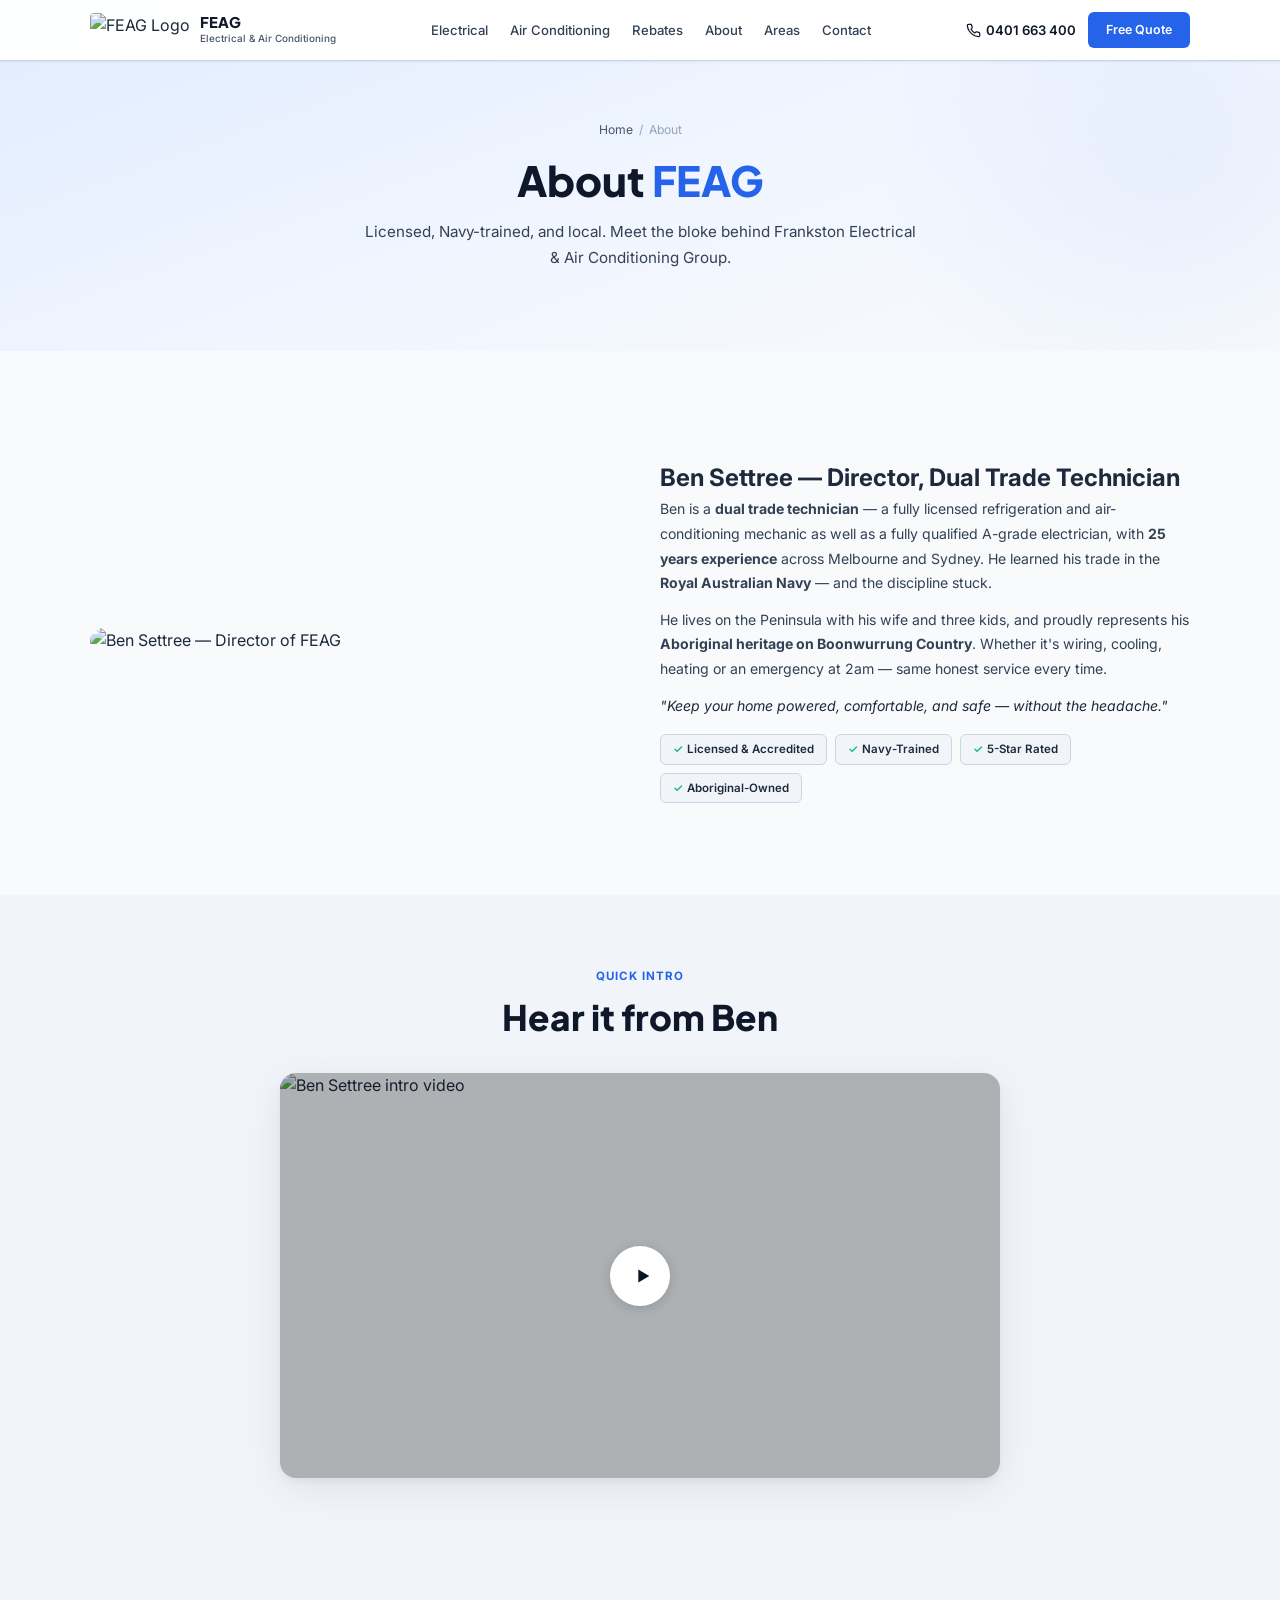
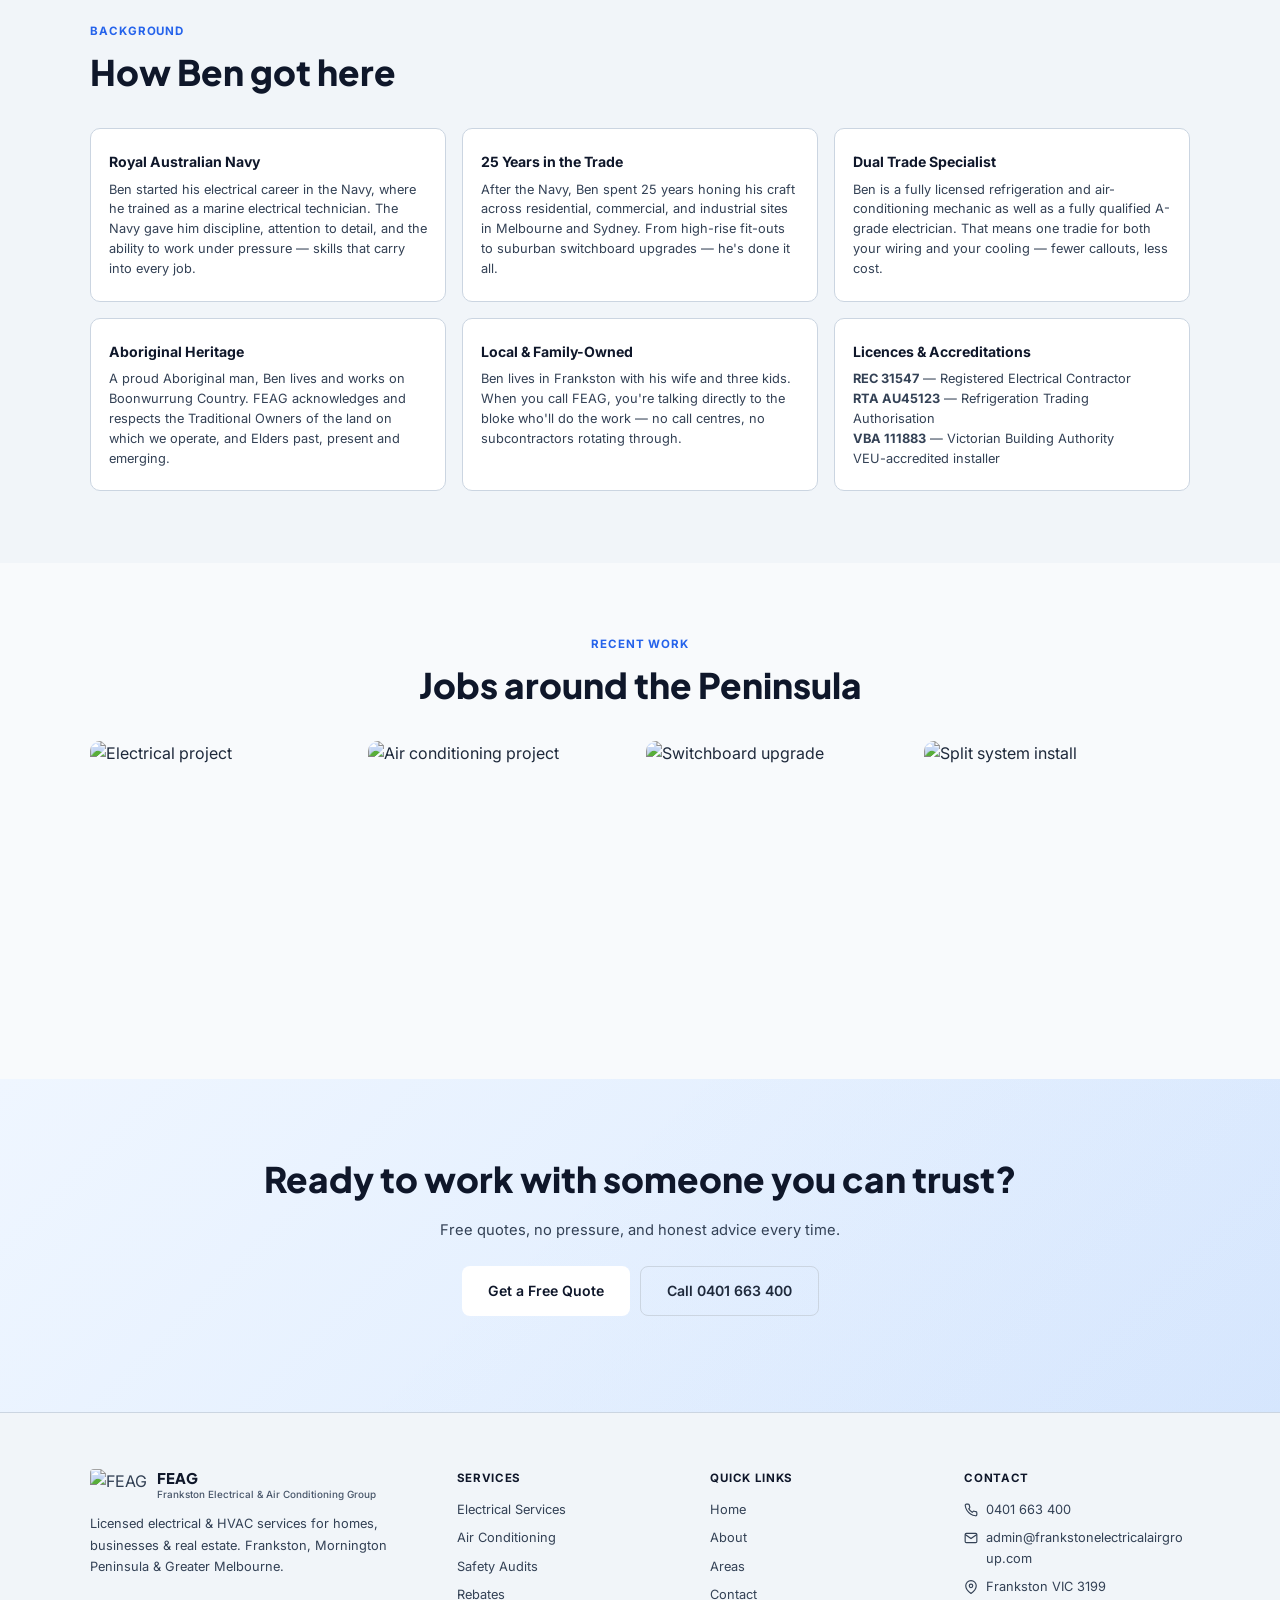
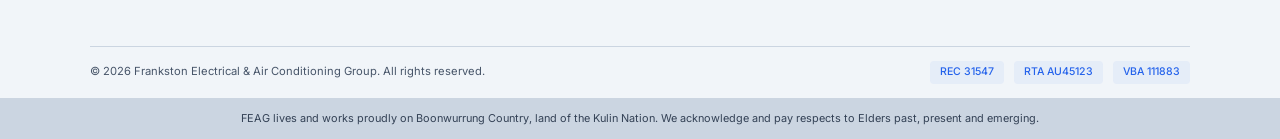
==== commit 0dc136e9: "Add files via upload" ====
--- a/about.html
+++ b/about.html
@@ -18,14 +18,14 @@
   </script>
   <meta name="viewport" content="width=device-width, initial-scale=1.0, viewport-fit=cover">
   <title>About FEAG | Ben Settree — Licensed Electrician &amp; HVAC Tech Frankston</title>
-  <meta name="description" content="Meet Ben Settree — Navy-trained electrician &amp; HVAC technician with 20+ years experience. Director of FEAG, proudly serving Frankston &amp; Mornington Peninsula. REC 31547.">
+  <meta name="description" content="Meet Ben Settree — Navy-trained dual trade technician (A-grade electrician &amp; licensed refrigeration mechanic) with 25 years experience. Director of FEAG, proudly serving Frankston &amp; Mornington Peninsula. REC 31547.">
   <meta name="keywords" content="about FEAG, Ben Settree electrician, electrician Frankston, HVAC technician Mornington Peninsula, Navy trained electrician, Aboriginal owned business, licensed electrician Frankston">
   <meta name="robots" content="index, follow">
   <link rel="canonical" href="https://frankstonelectricalairgroup.com/about">
   <meta property="og:type" content="website">
   <meta property="og:url" content="https://frankstonelectricalairgroup.com/about">
   <meta property="og:title" content="About FEAG | Ben Settree — Licensed Electrician Frankston">
-  <meta property="og:description" content="Meet Ben Settree — Navy-trained electrician with 20+ years experience. Director of FEAG.">
+  <meta property="og:description" content="Meet Ben Settree — Navy-trained dual trade technician with 25 years experience. Director of FEAG.">
   <meta property="og:image" content="https://assets.cdn.filesafe.space/oECKc1PBCRjKy6bkZNRD/media/692452aae4747c6f50c30772.png">
   <link rel="preconnect" href="https://fonts.googleapis.com">
   <link rel="preconnect" href="https://fonts.gstatic.com" crossorigin>
@@ -90,8 +90,8 @@
           <img src="https://images.leadconnectorhq.com/image/f_webp/q_80/r_900/u_https://assets.cdn.filesafe.space/oECKc1PBCRjKy6bkZNRD/media/6922ae3a995c4b5ce4a09103.png" alt="Ben Settree — Director of FEAG">
         </div>
         <div class="content-txt fi">
-          <h2>Ben Settree — Director, Electrician &amp; HVAC Tech</h2>
-          <p>Ben's a fully licensed sparky and air con tech with <strong>20+ years under his belt</strong> across Melbourne and Sydney. He learned his trade in the <strong>Royal Australian Navy</strong> — and the discipline stuck.</p>
+          <h2>Ben Settree — Director, Dual Trade Technician</h2>
+          <p>Ben is a <strong>dual trade technician</strong> — a fully licensed refrigeration and air-conditioning mechanic as well as a fully qualified A-grade electrician, with <strong>25 years experience</strong> across Melbourne and Sydney. He learned his trade in the <strong>Royal Australian Navy</strong> — and the discipline stuck.</p>
           <p>He lives on the Peninsula with his wife and three kids, and proudly represents his <strong>Aboriginal heritage on Boonwurrung Country</strong>. Whether it's wiring, cooling, heating or an emergency at 2am — same honest service every time.</p>
           <p style="color:var(--g700);font-style:italic">"Keep your home powered, comfortable, and safe — without the headache."</p>
           <div class="about-tags" style="margin-top:16px">
@@ -128,8 +128,8 @@
       </div>
       <div class="why-g">
         <div class="why-c fi"><h3>Royal Australian Navy</h3><p>Ben started his electrical career in the Navy, where he trained as a marine electrical technician. The Navy gave him discipline, attention to detail, and the ability to work under pressure — skills that carry into every job.</p></div>
-        <div class="why-c fi"><h3>20+ Years in the Trade</h3><p>After the Navy, Ben spent two decades honing his craft across residential, commercial, and industrial sites in Melbourne and Sydney. From high-rise fit-outs to suburban switchboard upgrades — he's done it all.</p></div>
-        <div class="why-c fi"><h3>HVAC Specialist</h3><p>Ben holds refrigeration and air conditioning licences alongside his electrical contractor registration. That means one tradie for both your wiring and your cooling — fewer callouts, less cost.</p></div>
+        <div class="why-c fi"><h3>25 Years in the Trade</h3><p>After the Navy, Ben spent 25 years honing his craft across residential, commercial, and industrial sites in Melbourne and Sydney. From high-rise fit-outs to suburban switchboard upgrades — he's done it all.</p></div>
+        <div class="why-c fi"><h3>Dual Trade Specialist</h3><p>Ben is a fully licensed refrigeration and air-conditioning mechanic as well as a fully qualified A-grade electrician. That means one tradie for both your wiring and your cooling — fewer callouts, less cost.</p></div>
         <div class="why-c fi"><h3>Aboriginal Heritage</h3><p>A proud Aboriginal man, Ben lives and works on Boonwurrung Country. FEAG acknowledges and respects the Traditional Owners of the land on which we operate, and Elders past, present and emerging.</p></div>
         <div class="why-c fi"><h3>Local &amp; Family-Owned</h3><p>Ben lives in Frankston with his wife and three kids. When you call FEAG, you're talking directly to the bloke who'll do the work — no call centres, no subcontractors rotating through.</p></div>
         <div class="why-c fi"><h3>Licences &amp; Accreditations</h3><p><strong>REC 31547</strong> — Registered Electrical Contractor<br><strong>RTA AU45123</strong> — Refrigeration Trading Authorisation<br><strong>VBA 111883</strong> — Victorian Building Authority<br>VEU-accredited installer</p></div>
--- a/styles.css
+++ b/styles.css
@@ -1,14 +1,14 @@
 /* ===== RESET & BASE ===== */
 *,*::before,*::after{box-sizing:border-box;margin:0;padding:0}
 html{scroll-behavior:smooth;-webkit-text-size-adjust:100%}
-body{font-family:'Inter',system-ui,sans-serif;color:#1e293b;background:#fff;line-height:1.6;-webkit-font-smoothing:antialiased;overflow-x:hidden}
+body{font-family:'Inter',system-ui,sans-serif;color:#1e293b;background:#f8fafc;line-height:1.6;-webkit-font-smoothing:antialiased;overflow-x:hidden}
 img{max-width:100%;display:block}
 a{text-decoration:none;color:inherit}
 ul{list-style:none}
 button{font-family:inherit;cursor:pointer}
 :root{
-  --navy:#0a1628;--blue:#2563eb;--blue-d:#1d4ed8;--amber:#f59e0b;--green:#10b981;
-  --g50:#f8fafc;--g100:#f1f5f9;--g200:#e2e8f0;--g400:#94a3b8;--g500:#64748b;--g600:#475569;--g700:#334155;--g900:#0f172a;
+  --navy:#0f172a;--blue:#2563eb;--blue-d:#1d4ed8;--amber:#f59e0b;--green:#10b981;
+  --g50:#f1f5f9;--g100:#e2e8f0;--g200:#cbd5e1;--g400:#94a3b8;--g500:#475569;--g600:#334155;--g700:#1e293b;--g900:#0f172a;
   --r:10px;--r-lg:16px;--max:1140px;
   --shadow:0 1px 3px rgba(0,0,0,.06),0 4px 12px rgba(0,0,0,.06);
   --shadow-lg:0 4px 6px rgba(0,0,0,.04),0 10px 40px rgba(0,0,0,.08);
@@ -29,7 +29,7 @@
 .btn-w:hover{background:var(--g100)}
 
 /* HEADER */
-.hdr{position:fixed;top:0;left:0;right:0;z-index:100;background:rgba(10,22,40,.6);backdrop-filter:blur(14px);-webkit-backdrop-filter:blur(14px);border-bottom:1px solid rgba(255,255,255,.06);transition:all .25s}
+.hdr{position:fixed;top:0;left:0;right:0;z-index:100;background:rgba(255,255,255,.85);backdrop-filter:blur(14px);-webkit-backdrop-filter:blur(14px);border-bottom:1px solid var(--g200);transition:all .25s}
 .hdr.s{background:rgba(255,255,255,.97);box-shadow:0 1px 2px rgba(0,0,0,.06);border-bottom-color:var(--g200)}
 .hdr.s .nav-a{color:var(--g700)}.hdr.s .nav-a:hover{color:var(--blue)}
 .hdr.s .lg-t{color:var(--navy)}.hdr.s .lg-s{color:var(--g500)}
@@ -37,70 +37,70 @@
 .hdr-in{display:flex;align-items:center;justify-content:space-between;height:60px}
 .lg{display:flex;align-items:center;gap:10px}
 .lg img{height:34px;width:auto;border-radius:4px}
-.lg-t{font-family:'Plus Jakarta Sans',sans-serif;font-weight:800;font-size:.92rem;color:#fff;line-height:1.15;transition:color .25s}
-.lg-s{font-size:.62rem;color:rgba(255,255,255,.5);font-weight:500;transition:color .25s}
+.lg-t{font-family:'Plus Jakarta Sans',sans-serif;font-weight:800;font-size:.92rem;color:var(--navy);line-height:1.15;transition:color .25s}
+.lg-s{font-size:.62rem;color:var(--g500);font-weight:500;transition:color .25s}
 .nav-d{display:flex;align-items:center;gap:22px}
-.nav-a{font-size:.82rem;font-weight:500;color:rgba(255,255,255,.8);transition:color .2s}
-.nav-a:hover{color:#fff}
+.nav-a{font-size:.82rem;font-weight:500;color:var(--g600);transition:color .2s}
+.nav-a:hover{color:var(--blue)}
 .hdr-r{display:flex;align-items:center;gap:12px}
-.ph{font-weight:600;font-size:.82rem;color:#fff;display:flex;align-items:center;gap:5px;transition:color .25s}
+.ph{font-weight:600;font-size:.82rem;color:var(--navy);display:flex;align-items:center;gap:5px;transition:color .25s}
 .ph svg{width:15px;height:15px}
 .hdr-btn{padding:8px 18px;font-size:.78rem;border-radius:6px}
 .ham{display:none;background:none;border:none;padding:10px;-webkit-tap-highlight-color:transparent}
-.ham span{display:block;width:22px;height:2px;background:#fff;margin:4px 0;border-radius:2px;transition:all .3s}
+.ham span{display:block;width:22px;height:2px;background:var(--navy);margin:4px 0;border-radius:2px;transition:all .3s}
 
 /* MOBILE NAV */
-.mob-nav{position:fixed;inset:0;z-index:99;background:var(--navy);transform:translateX(100%);transition:transform .35s cubic-bezier(.4,0,.2,1);display:flex;flex-direction:column;padding:80px 24px 24px;overflow-y:auto;-webkit-overflow-scrolling:touch}
+.mob-nav{position:fixed;inset:0;z-index:99;background:#fff;transform:translateX(100%);transition:transform .35s cubic-bezier(.4,0,.2,1);display:flex;flex-direction:column;padding:80px 24px 24px;overflow-y:auto;-webkit-overflow-scrolling:touch}
 .mob-nav.open{transform:translateX(0)}
-.mob-nav a{display:block;padding:14px 0;font-size:1.05rem;font-weight:600;color:#fff;border-bottom:1px solid rgba(255,255,255,.08)}
+.mob-nav a{display:block;padding:14px 0;font-size:1.05rem;font-weight:600;color:var(--g900);border-bottom:1px solid var(--g200)}
 .mob-nav a:last-child{border:none}
 .mob-cta{margin-top:auto;padding-top:20px;display:flex;flex-direction:column;gap:10px}
 .mob-cta .btn{justify-content:center;padding:14px;font-size:.95rem;border-radius:8px;width:100%;text-align:center}
-.mob-tel{background:transparent;border:1.5px solid rgba(255,255,255,.25);color:#fff}
+.mob-tel{background:transparent;border:1.5px solid var(--g200);color:var(--g700)}
 .body-lock{overflow:hidden}
 
 /* HERO */
-.hero{position:relative;background:linear-gradient(160deg,var(--navy) 0%,#0f2847 60%,#132e52 100%);padding:100px 0 56px;overflow:hidden}
-.hero::after{content:'';position:absolute;top:-40%;right:-15%;width:600px;height:600px;background:radial-gradient(circle,rgba(37,99,235,.08),transparent 70%);border-radius:50%}
+.hero{position:relative;background:linear-gradient(160deg,#e0ecff 0%,#f0f5ff 50%,#f8fafc 100%);padding:100px 0 56px;overflow:hidden}
+.hero::after{content:'';position:absolute;top:-40%;right:-15%;width:600px;height:600px;background:radial-gradient(circle,rgba(37,99,235,.06),transparent 70%);border-radius:50%}
 .hero-g{display:grid;grid-template-columns:1fr 1fr;gap:40px;align-items:center;position:relative;z-index:1}
-.hero-badge{display:inline-flex;align-items:center;gap:6px;background:rgba(16,185,129,.12);border:1px solid rgba(16,185,129,.25);color:var(--green);padding:6px 14px;border-radius:6px;font-size:.73rem;font-weight:600;margin-bottom:20px}
+.hero-badge{display:inline-flex;align-items:center;gap:6px;background:rgba(16,185,129,.1);border:1px solid rgba(16,185,129,.2);color:var(--green);padding:6px 14px;border-radius:6px;font-size:.73rem;font-weight:600;margin-bottom:20px}
 .hero-badge .dot{width:7px;height:7px;background:var(--green);border-radius:50%;animation:blink 2s infinite}
 @keyframes blink{0%,100%{opacity:1}50%{opacity:.3}}
-.hero h1{font-family:'Plus Jakarta Sans',sans-serif;font-size:clamp(1.9rem,4vw,2.8rem);font-weight:800;color:#fff;line-height:1.12;margin-bottom:16px}
-.hero h1 em{font-style:normal;color:var(--amber)}
-.hero-p{font-size:.92rem;color:rgba(255,255,255,.6);line-height:1.7;margin-bottom:24px;max-width:480px}
+.hero h1{font-family:'Plus Jakarta Sans',sans-serif;font-size:clamp(1.9rem,4vw,2.8rem);font-weight:800;color:var(--g900);line-height:1.12;margin-bottom:16px}
+.hero h1 em{font-style:normal;color:var(--blue)}
+.hero-p{font-size:.92rem;color:var(--g600);line-height:1.7;margin-bottom:24px;max-width:480px}
 .hero-btns{display:flex;gap:10px;flex-wrap:wrap;margin-bottom:28px}
 .hero-btns .btn{padding:13px 26px}
 .hero-facts{display:flex;gap:28px;flex-wrap:wrap}
 .hf{display:flex;align-items:center;gap:8px}
-.hf-ico{width:32px;height:32px;background:rgba(255,255,255,.06);border:1px solid rgba(255,255,255,.08);border-radius:8px;display:flex;align-items:center;justify-content:center;font-size:.85rem;flex-shrink:0}
-.hf-txt{font-size:.72rem;color:rgba(255,255,255,.45);line-height:1.35}
-.hf-txt b{display:block;color:rgba(255,255,255,.9);font-weight:600;font-size:.76rem}
-
-.hero-form{background:rgba(255,255,255,.04);backdrop-filter:blur(20px);-webkit-backdrop-filter:blur(20px);border:none;border-radius:var(--r-lg);padding:28px;max-width:420px;width:100%}
-.hero-form h3{color:#fff;font-size:1.02rem;font-weight:700;margin-bottom:2px}
-.hero-form .fs{color:rgba(255,255,255,.4);font-size:.76rem;margin-bottom:18px}
+.hf-ico{width:32px;height:32px;background:rgba(37,99,235,.08);border:1px solid rgba(37,99,235,.12);border-radius:8px;display:flex;align-items:center;justify-content:center;font-size:.85rem;flex-shrink:0}
+.hf-txt{font-size:.72rem;color:var(--g500);line-height:1.35}
+.hf-txt b{display:block;color:var(--g900);font-weight:600;font-size:.76rem}
+
+.hero-form{background:#fff;backdrop-filter:none;-webkit-backdrop-filter:none;border:1px solid var(--g200);border-radius:var(--r-lg);padding:28px;max-width:420px;width:100%;box-shadow:var(--shadow-lg)}
+.hero-form h3{color:var(--g900);font-size:1.02rem;font-weight:700;margin-bottom:2px}
+.hero-form .fs{color:var(--g500);font-size:.76rem;margin-bottom:18px}
 .fg{margin-bottom:10px}
-.fg label{display:block;font-size:.7rem;font-weight:600;color:rgba(255,255,255,.5);margin-bottom:3px}
-.fg input,.fg select,.fg textarea{width:100%;padding:9px 12px;background:rgba(255,255,255,.06);border:1px solid rgba(255,255,255,.1);border-radius:7px;color:#fff;font-size:.84rem;font-family:inherit;outline:none;transition:border-color .2s;-webkit-appearance:none}
-.fg input::placeholder,.fg textarea::placeholder{color:rgba(255,255,255,.22)}
+.fg label{display:block;font-size:.7rem;font-weight:600;color:var(--g600);margin-bottom:3px}
+.fg input,.fg select,.fg textarea{width:100%;padding:9px 12px;background:#fff;border:1px solid var(--g200);border-radius:7px;color:var(--g900);font-size:.84rem;font-family:inherit;outline:none;transition:border-color .2s;-webkit-appearance:none}
+.fg input::placeholder,.fg textarea::placeholder{color:var(--g400)}
 .fg input:focus,.fg select:focus,.fg textarea:focus{border-color:var(--blue)}
-.fg select option{background:var(--navy);color:#fff}
+.fg select option{background:#fff;color:var(--g900)}
 .fg textarea{resize:vertical;min-height:56px}
 .fr{display:grid;grid-template-columns:1fr 1fr;gap:8px}
 .f-submit{width:100%;justify-content:center;padding:11px 24px;margin-top:2px;border-radius:7px}
-.f-note{text-align:center;font-size:.66rem;color:rgba(255,255,255,.25);margin-top:6px}
+.f-note{text-align:center;font-size:.66rem;color:var(--g400);margin-top:6px}
 
 /* PROOF BAR */
-.proof{background:var(--g50);border-top:1px solid var(--g200);border-bottom:1px solid var(--g200);padding:16px 0}
+.proof{background:#fff;border-top:1px solid var(--g200);border-bottom:1px solid var(--g200);padding:16px 0}
 .proof-row{display:flex;align-items:center;justify-content:center;gap:28px;flex-wrap:wrap}
-.pi{display:flex;align-items:center;gap:7px;font-size:.8rem;color:var(--g600);font-weight:500}
+.pi{display:flex;align-items:center;gap:7px;font-size:.8rem;color:var(--g700);font-weight:500}
 .pi svg{width:16px;height:16px;color:var(--green);flex-shrink:0}
 
 /* SERVICES */
 .srv-g{display:grid;grid-template-columns:repeat(3,1fr);gap:20px;margin-top:36px}
 .srv-c{background:#fff;border:1px solid var(--g200);border-radius:var(--r-lg);overflow:hidden;transition:box-shadow .3s,border-color .3s}
-.srv-c:hover{border-color:var(--g200);box-shadow:var(--shadow-lg)}
+.srv-c:hover{border-color:var(--blue);box-shadow:var(--shadow-lg)}
 .srv-c img{width:100%;height:180px;object-fit:cover}
 .srv-b{padding:20px 18px}
 .srv-c h3{font-size:.98rem;font-weight:700;color:var(--g900);margin-bottom:8px}
@@ -111,7 +111,7 @@
 .srv-link{font-size:.82rem;font-weight:600;color:var(--blue)}
 
 /* WHY */
-.why{background:var(--g50)}
+.why{background:#f1f5f9}
 .why-g{display:grid;grid-template-columns:repeat(3,1fr);gap:16px;margin-top:36px}
 .why-c{background:#fff;border:1px solid var(--g200);border-radius:var(--r);padding:22px 18px;transition:border-color .25s}
 .why-c:hover{border-color:var(--blue)}
@@ -119,27 +119,27 @@
 .why-c p{font-size:.8rem;color:var(--g600);line-height:1.55}
 
 /* REBATE */
-.reb{background:linear-gradient(150deg,var(--navy),#0f2847);position:relative;overflow:hidden}
-.reb::before{content:'';position:absolute;top:-40%;right:-8%;width:400px;height:400px;background:radial-gradient(circle,rgba(245,158,11,.1),transparent 70%);border-radius:50%}
+.reb{background:linear-gradient(150deg,#fffbeb,#fef3c7);position:relative;overflow:hidden}
+.reb::before{content:'';position:absolute;top:-40%;right:-8%;width:400px;height:400px;background:radial-gradient(circle,rgba(245,158,11,.08),transparent 70%);border-radius:50%}
 .reb-g{display:grid;grid-template-columns:1fr 1fr;gap:48px;align-items:center;position:relative;z-index:1}
 .reb-txt{max-width:540px}
-.reb h2{font-family:'Plus Jakarta Sans',sans-serif;font-size:clamp(1.65rem,4vw,2.4rem);font-weight:800;color:#fff;line-height:1.22;margin-bottom:16px}
+.reb h2{font-family:'Plus Jakarta Sans',sans-serif;font-size:clamp(1.65rem,4vw,2.4rem);font-weight:800;color:var(--g900);line-height:1.22;margin-bottom:16px}
 .reb h2 em{font-style:normal;color:var(--amber)}
-.reb-desc{font-size:.9rem;color:rgba(255,255,255,.6);line-height:1.75;margin-bottom:24px}
+.reb-desc{font-size:.9rem;color:var(--g600);line-height:1.75;margin-bottom:24px}
 .reb-steps{display:flex;flex-direction:column;gap:14px;margin-bottom:26px}
 .rs{display:flex;align-items:flex-start;gap:14px}
-.rs-n{width:30px;height:30px;min-width:30px;background:var(--amber);color:var(--navy);border-radius:50%;display:flex;align-items:center;justify-content:center;font-weight:800;font-size:.75rem;margin-top:1px}
-.rs span{font-size:.88rem;color:rgba(255,255,255,.75);line-height:1.5}
-.reb-card{background:rgba(255,255,255,.04);backdrop-filter:blur(16px);-webkit-backdrop-filter:blur(16px);border:1px solid rgba(255,255,255,.08);border-radius:var(--r-lg);padding:36px;text-align:center}
-.reb-card .lbl{font-size:.72rem;color:rgba(255,255,255,.35);text-transform:uppercase;letter-spacing:.08em;font-weight:600;margin-bottom:6px}
+.rs-n{width:30px;height:30px;min-width:30px;background:var(--amber);color:#fff;border-radius:50%;display:flex;align-items:center;justify-content:center;font-weight:800;font-size:.75rem;margin-top:1px}
+.rs span{font-size:.88rem;color:var(--g600);line-height:1.5}
+.reb-card{background:#fff;backdrop-filter:none;-webkit-backdrop-filter:none;border:1px solid var(--g200);border-radius:var(--r-lg);padding:36px;text-align:center;box-shadow:var(--shadow)}
+.reb-card .lbl{font-size:.72rem;color:var(--g500);text-transform:uppercase;letter-spacing:.08em;font-weight:600;margin-bottom:6px}
 .reb-card .amt{font-family:'Plus Jakarta Sans',sans-serif;font-size:2.8rem;font-weight:800;color:var(--amber);line-height:1}
-.reb-card .amts{font-size:.84rem;color:rgba(255,255,255,.42);margin:6px 0 18px}
+.reb-card .amts{font-size:.84rem;color:var(--g500);margin:6px 0 18px}
 .reb-tags{display:flex;flex-wrap:wrap;gap:6px;justify-content:center}
-.reb-tag{background:rgba(16,185,129,.1);border:1px solid rgba(16,185,129,.2);color:var(--green);padding:5px 12px;border-radius:6px;font-size:.7rem;font-weight:600}
+.reb-tag{background:rgba(16,185,129,.08);border:1px solid rgba(16,185,129,.2);color:var(--green);padding:5px 12px;border-radius:6px;font-size:.7rem;font-weight:600}
 
 /* CALCULATOR */
-.calc{background:#fff}
-.calc-box{max-width:680px;margin:36px auto 0;background:var(--g50);border:1px solid var(--g200);border-radius:var(--r-lg);padding:28px}
+.calc{background:#f8fafc}
+.calc-box{max-width:680px;margin:36px auto 0;background:#fff;border:1px solid var(--g200);border-radius:var(--r-lg);padding:28px}
 .calc-toggle{display:flex;gap:6px;margin-bottom:18px;background:var(--g200);border-radius:8px;padding:3px}
 .ct-btn{flex:1;padding:9px 12px;border:none;border-radius:6px;background:transparent;font-size:.82rem;font-weight:600;color:var(--g600);transition:all .2s;text-align:center}
 .ct-btn.sel{background:#fff;color:var(--g900);box-shadow:0 1px 3px rgba(0,0,0,.08)}
@@ -158,15 +158,15 @@
 .c-sz.sel{border-color:var(--blue);background:rgba(37,99,235,.04);color:var(--blue);font-weight:600}
 .c-sz b{display:block;font-size:.92rem;margin-bottom:1px}
 .c-hint{font-size:.7rem;color:var(--g500);margin-top:6px;line-height:1.45}
-.c-res{background:var(--navy);border-radius:var(--r);padding:24px;text-align:center;display:none;margin-top:16px}
+.c-res{background:linear-gradient(135deg,#eff6ff,#dbeafe);border:1px solid rgba(37,99,235,.15);border-radius:var(--r);padding:24px;text-align:center;display:none;margin-top:16px}
 .c-res.show{display:block;animation:fadein .35s ease}
 @keyframes fadein{from{opacity:0;transform:translateY(6px)}to{opacity:1;transform:translateY(0)}}
-.c-res-lbl{font-size:.7rem;color:rgba(255,255,255,.4);text-transform:uppercase;letter-spacing:.06em;font-weight:600;margin-bottom:2px}
-.c-res-amt{font-family:'Plus Jakarta Sans',sans-serif;font-size:2.1rem;font-weight:800;color:var(--amber);line-height:1.2;margin-bottom:2px}
-.c-res-sav{font-size:.82rem;color:rgba(255,255,255,.5);margin-bottom:4px}
-.c-res-min{font-size:.76rem;color:rgba(255,255,255,.35);margin-bottom:12px}
+.c-res-lbl{font-size:.7rem;color:var(--g500);text-transform:uppercase;letter-spacing:.06em;font-weight:600;margin-bottom:2px}
+.c-res-amt{font-family:'Plus Jakarta Sans',sans-serif;font-size:2.1rem;font-weight:800;color:var(--blue);line-height:1.2;margin-bottom:2px}
+.c-res-sav{font-size:.82rem;color:var(--g600);margin-bottom:4px}
+.c-res-min{font-size:.76rem;color:var(--g500);margin-bottom:12px}
 .c-res .btn{margin-top:2px}
-.c-res-note{font-size:.68rem;color:rgba(255,255,255,.25);line-height:1.45;margin-top:12px;max-width:520px;margin-left:auto;margin-right:auto}
+.c-res-note{font-size:.68rem;color:var(--g500);line-height:1.45;margin-top:12px;max-width:520px;margin-left:auto;margin-right:auto}
 
 /* ABOUT */
 .about-g{display:grid;grid-template-columns:.85fr 1.15fr;gap:48px;align-items:center;margin-top:36px}
@@ -183,7 +183,7 @@
 .a-tag .ck{color:var(--green)}
 
 /* VIDEO */
-.vid-sec{background:var(--g50)}
+.vid-sec{background:#f1f5f9}
 .vid-w{max-width:720px;margin:36px auto 0;border-radius:var(--r-lg);overflow:hidden;box-shadow:var(--shadow-lg);position:relative;aspect-ratio:16/9;cursor:pointer}
 .vid-w img{width:100%;height:100%;object-fit:cover}
 .vid-o{position:absolute;inset:0;display:flex;align-items:center;justify-content:center;background:rgba(0,0,0,.28);transition:background .2s}
@@ -199,7 +199,7 @@
 .prj-c:hover img{transform:scale(1.05)}
 
 /* AREAS */
-.areas{background:var(--g50)}
+.areas{background:#f1f5f9}
 .area-g{display:grid;grid-template-columns:repeat(4,1fr);gap:16px;margin-top:36px}
 .area-c{background:#fff;border:1px solid var(--g200);border-radius:var(--r);padding:20px 18px}
 .area-c h3{font-size:.86rem;font-weight:700;color:var(--g900);margin-bottom:10px}
@@ -208,7 +208,7 @@
 
 /* FAQ */
 .faq-g{display:grid;grid-template-columns:1fr 1fr;gap:10px;margin-top:36px}
-.fq{background:var(--g50);border:1px solid var(--g200);border-radius:var(--r);overflow:hidden;transition:border-color .2s}
+.fq{background:#fff;border:1px solid var(--g200);border-radius:var(--r);overflow:hidden;transition:border-color .2s}
 .fq.act{border-color:var(--blue)}
 .fq-q{padding:14px 16px;cursor:pointer;display:flex;align-items:center;justify-content:space-between;gap:12px;font-size:.84rem;font-weight:600;color:var(--g900);background:none;border:none;width:100%;text-align:left;font-family:inherit;-webkit-tap-highlight-color:transparent}
 .fq-q:hover{color:var(--blue)}
@@ -218,41 +218,66 @@
 .fq-ai{padding:0 16px 14px;font-size:.82rem;color:var(--g600);line-height:1.65}
 
 /* CTA */
-.cta{background:var(--blue);text-align:center;position:relative;overflow:hidden}
-.cta::before{content:'';position:absolute;inset:0;background:linear-gradient(135deg,transparent 40%,rgba(255,255,255,.04))}
+.cta{background:linear-gradient(135deg,#eff6ff,#dbeafe);text-align:center;position:relative;overflow:hidden}
+.cta::before{content:'';position:absolute;inset:0;background:linear-gradient(135deg,transparent 40%,rgba(37,99,235,.03))}
 .cta .wrap{position:relative;z-index:1}
-.cta h2{font-family:'Plus Jakarta Sans',sans-serif;font-size:clamp(1.6rem,3.5vw,2.2rem);font-weight:800;color:#fff;margin-bottom:10px}
-.cta-p{font-size:.92rem;color:rgba(255,255,255,.7);max-width:480px;margin:0 auto 24px;line-height:1.65}
+.cta h2{font-family:'Plus Jakarta Sans',sans-serif;font-size:clamp(1.6rem,3.5vw,2.2rem);font-weight:800;color:var(--g900);margin-bottom:10px}
+.cta-p{font-size:.92rem;color:var(--g600);max-width:480px;margin:0 auto 24px;line-height:1.65}
 .cta-btns{display:flex;gap:10px;justify-content:center;flex-wrap:wrap;margin-bottom:24px}
 .cta-btns .btn{padding:13px 26px}
-.cta-tel-btn{background:transparent;border:1.5px solid rgba(255,255,255,.35);color:#fff}
-.cta-tel-btn:hover{background:rgba(255,255,255,.08)}
+.cta-tel-btn{background:transparent;border:1.5px solid var(--g200);color:var(--g700)}
+.cta-tel-btn:hover{background:rgba(37,99,235,.06);border-color:var(--blue);color:var(--blue)}
 .cta-info{display:flex;gap:20px;justify-content:center;flex-wrap:wrap}
-.cta-info span{display:flex;align-items:center;gap:5px;font-size:.78rem;color:rgba(255,255,255,.6)}
+.cta-info span{display:flex;align-items:center;gap:5px;font-size:.78rem;color:var(--g500)}
 .cta-info svg{width:14px;height:14px}
 
 /* FOOTER */
-.ftr{background:var(--navy);color:rgba(255,255,255,.55);padding:56px 0 0}
+.ftr{background:#f1f5f9;color:var(--g600);padding:56px 0 0;border-top:1px solid var(--g200)}
 .ftr-g{display:grid;grid-template-columns:1.5fr 1fr 1fr 1fr;gap:28px;margin-bottom:40px}
 .ftr-brand .lg{margin-bottom:10px}
-.ftr-brand .lg-t{color:#fff}.ftr-brand .lg-s{color:rgba(255,255,255,.35)}
+.ftr-brand .lg-t{color:var(--g900)}.ftr-brand .lg-s{color:var(--g500)}
 .ftr-brand>p{font-size:.8rem;line-height:1.65;margin-bottom:14px}
-.ftr h4{color:#fff;font-size:.72rem;font-weight:700;text-transform:uppercase;letter-spacing:.06em;margin-bottom:12px}
+.ftr h4{color:var(--g900);font-size:.72rem;font-weight:700;text-transform:uppercase;letter-spacing:.06em;margin-bottom:12px}
 .ftr-links{display:flex;flex-direction:column;gap:8px}
-.ftr-links a{font-size:.8rem;transition:color .2s}.ftr-links a:hover{color:var(--blue)}
-.ftr-ci{display:flex;gap:8px;margin-bottom:8px;font-size:.8rem}.ftr-ci svg{min-width:14px;margin-top:3px}
-.ftr-bot{border-top:1px solid rgba(255,255,255,.06);padding:14px 0;display:flex;align-items:center;justify-content:space-between;flex-wrap:wrap;gap:12px}
-.ftr-bot p{font-size:.7rem}
+.ftr-links a{font-size:.8rem;color:var(--g600);transition:color .2s}.ftr-links a:hover{color:var(--blue)}
+.ftr-ci{display:flex;gap:8px;margin-bottom:8px;font-size:.8rem;color:var(--g600)}.ftr-ci svg{min-width:14px;margin-top:3px}
+.ftr-bot{border-top:1px solid var(--g200);padding:14px 0;display:flex;align-items:center;justify-content:space-between;flex-wrap:wrap;gap:12px}
+.ftr-bot p{font-size:.7rem;color:var(--g500)}
 .ftr-lic{display:flex;gap:10px;flex-wrap:wrap}
-.ftr-lic span{font-size:.66rem;background:rgba(255,255,255,.05);padding:3px 10px;border-radius:4px;font-weight:500}
-.ack{background:rgba(0,0,0,.12);padding:12px 0;text-align:center;font-size:.68rem;color:rgba(255,255,255,.25);line-height:1.55}
+.ftr-lic span{font-size:.66rem;background:rgba(37,99,235,.06);color:var(--blue);padding:3px 10px;border-radius:4px;font-weight:500}
+.ack{background:var(--g200);padding:12px 0;text-align:center;font-size:.68rem;color:var(--g600);line-height:1.55}
 
 /* ANIMATIONS */
 .fi{opacity:0;transform:translateY(20px);transition:opacity .5s,transform .5s}.fi.v{opacity:1;transform:none}
 
+/* SOCIAL BANNER */
+.social-banner{background:linear-gradient(135deg,#1877f2 0%,#c13584 100%);padding:28px 0;text-align:center;position:relative;overflow:hidden}
+.social-banner::before{content:'';position:absolute;inset:0;background:linear-gradient(135deg,transparent 40%,rgba(255,255,255,.06))}
+.social-banner .wrap{position:relative;z-index:1}
+.social-banner p{font-size:1rem;font-weight:700;color:#fff;margin-bottom:4px}
+.social-banner .social-sub{font-size:.86rem;color:rgba(255,255,255,.8);margin-bottom:14px}
+.social-links{display:flex;gap:12px;justify-content:center;align-items:center;flex-wrap:wrap}
+.social-links a{display:inline-flex;align-items:center;gap:6px;background:rgba(255,255,255,.18);border:1px solid rgba(255,255,255,.25);color:#fff;padding:8px 18px;border-radius:8px;font-size:.84rem;font-weight:600;transition:background .2s}
+.social-links a:hover{background:rgba(255,255,255,.3)}
+.social-links a svg{width:18px;height:18px;fill:currentColor}
+
+/* SENIOR DISCOUNT */
+.senior-banner{background:linear-gradient(135deg,#f0fdf4 0%,#dcfce7 100%);border-top:2px solid var(--green);border-bottom:2px solid var(--green);padding:20px 0;text-align:center}
+.senior-banner .wrap{display:flex;align-items:center;justify-content:center;gap:12px;flex-wrap:wrap}
+.senior-banner .senior-ico{font-size:1.6rem;line-height:1}
+.senior-banner p{font-size:.92rem;font-weight:600;color:var(--g900)}
+.senior-banner p span{color:var(--green);font-weight:800}
+.senior-banner .senior-note{font-size:.78rem;color:var(--g600);font-weight:400}
+
+/* ABORIGINAL FLAG */
+.flag-sm{display:inline-block;width:20px;height:12px;border-radius:2px;overflow:hidden;vertical-align:middle;margin-right:2px;position:relative;flex-shrink:0}
+.flag-sm .flag-top{position:absolute;top:0;left:0;right:0;height:50%;background:#000}
+.flag-sm .flag-bot{position:absolute;bottom:0;left:0;right:0;height:50%;background:#ce0}
+.flag-sm .flag-dot{position:absolute;top:50%;left:50%;transform:translate(-50%,-50%);width:6px;height:6px;background:#d00;border-radius:50%}
+
 /* MOBILE CONTACT FORM */
 .mob-form-sec{display:none}
-.mob-form-sec .hero-form{background:var(--g50);border:1px solid var(--g200);max-width:100%}
+.mob-form-sec .hero-form{background:#fff;border:1px solid var(--g200);max-width:100%}
 .mob-form-sec .hero-form h3{color:var(--g900)}
 .mob-form-sec .hero-form .fs{color:var(--g500)}
 .mob-form-sec .fg label{color:var(--g600)}
@@ -262,25 +287,25 @@
 .mob-form-sec .f-note{color:var(--g400)}
 
 /* REBATE CARD INLINE (tablet) */
-.reb-card-inline{display:none;background:rgba(255,255,255,.06);border:1px solid rgba(255,255,255,.1);border-radius:var(--r);padding:20px;text-align:center;margin-top:24px}
+.reb-card-inline{display:none;background:#fff;border:1px solid var(--g200);border-radius:var(--r);padding:20px;text-align:center;margin-top:24px;box-shadow:var(--shadow)}
 .reb-card-inline .amt{font-family:'Plus Jakarta Sans',sans-serif;font-size:2rem;font-weight:800;color:var(--amber);line-height:1}
-.reb-card-inline .amts{font-size:.82rem;color:rgba(255,255,255,.42);margin:4px 0 12px}
+.reb-card-inline .amts{font-size:.82rem;color:var(--g500);margin:4px 0 12px}
 .reb-card-inline .reb-tags{display:flex;flex-wrap:wrap;gap:6px;justify-content:center}
 
 /* PROOF BAR FADE INDICATOR */
 .proof{position:relative}
-.proof::after{content:'';display:none;position:absolute;right:0;top:0;bottom:0;width:40px;background:linear-gradient(to right,transparent,var(--g50));pointer-events:none;z-index:1}
+.proof::after{content:'';display:none;position:absolute;right:0;top:0;bottom:0;width:40px;background:linear-gradient(to right,transparent,#fff);pointer-events:none;z-index:1}
 
 /* ===== SUBPAGE STYLES ===== */
-.page-hero{position:relative;background:linear-gradient(160deg,var(--navy) 0%,#0f2847 60%,#132e52 100%);padding:120px 0 56px;overflow:hidden;text-align:center}
-.page-hero::after{content:'';position:absolute;top:-40%;right:-15%;width:600px;height:600px;background:radial-gradient(circle,rgba(37,99,235,.08),transparent 70%);border-radius:50%}
+.page-hero{position:relative;background:linear-gradient(160deg,#e0ecff 0%,#f0f5ff 50%,#f8fafc 100%);padding:120px 0 56px;overflow:hidden;text-align:center}
+.page-hero::after{content:'';position:absolute;top:-40%;right:-15%;width:600px;height:600px;background:radial-gradient(circle,rgba(37,99,235,.06),transparent 70%);border-radius:50%}
 .page-hero .wrap{position:relative;z-index:1}
-.page-hero h1{font-family:'Plus Jakarta Sans',sans-serif;font-size:clamp(1.8rem,4vw,2.6rem);font-weight:800;color:#fff;line-height:1.15;margin-bottom:14px}
-.page-hero h1 em{font-style:normal;color:var(--amber)}
-.page-hero p{font-size:.95rem;color:rgba(255,255,255,.55);max-width:560px;margin:0 auto 24px;line-height:1.7}
-.breadcrumb{display:flex;align-items:center;justify-content:center;gap:6px;font-size:.76rem;color:rgba(255,255,255,.35);margin-bottom:18px}
-.breadcrumb a{color:rgba(255,255,255,.5);transition:color .2s}
-.breadcrumb a:hover{color:#fff}
+.page-hero h1{font-family:'Plus Jakarta Sans',sans-serif;font-size:clamp(1.8rem,4vw,2.6rem);font-weight:800;color:var(--g900);line-height:1.15;margin-bottom:14px}
+.page-hero h1 em{font-style:normal;color:var(--blue)}
+.page-hero p{font-size:.95rem;color:var(--g600);max-width:560px;margin:0 auto 24px;line-height:1.7}
+.breadcrumb{display:flex;align-items:center;justify-content:center;gap:6px;font-size:.76rem;color:var(--g400);margin-bottom:18px}
+.breadcrumb a{color:var(--g500);transition:color .2s}
+.breadcrumb a:hover{color:var(--blue)}
 .content-g{display:grid;grid-template-columns:1fr 1fr;gap:40px;align-items:center;margin-top:36px}
 .content-txt h3{font-family:'Plus Jakarta Sans',sans-serif;font-size:1.15rem;font-weight:800;color:var(--g900);margin-bottom:12px;line-height:1.25}
 .content-txt p{font-size:.88rem;color:var(--g600);line-height:1.75;margin-bottom:12px}
@@ -298,7 +323,7 @@
 .page-form .fg select option{background:#fff;color:var(--g900)}
 .page-form .f-note{color:var(--g400)}
 .hdr-sub{background:rgba(255,255,255,.97);box-shadow:0 1px 2px rgba(0,0,0,.06);border-bottom-color:var(--g200)}
-.hdr-sub .nav-a{color:var(--g700)}.hdr-sub .nav-a:hover{color:var(--blue)}
+.hdr-sub .nav-a{color:var(--g600)}.hdr-sub .nav-a:hover{color:var(--blue)}
 .hdr-sub .lg-t{color:var(--navy)}.hdr-sub .lg-s{color:var(--g500)}
 .hdr-sub .ph{color:var(--navy)}.hdr-sub .ham span{background:var(--navy)}
 
@@ -328,80 +353,246 @@
   .area-g{grid-template-columns:1fr 1fr}
   .prj-g{grid-template-columns:1fr 1fr}
   .ftr-g{grid-template-columns:1fr 1fr}
-}
+  /* Social & senior banners tablet */
+  .social-banner p{font-size:.95rem}
+  .social-banner .social-sub{font-size:.82rem}
+  .senior-banner .wrap{flex-direction:column;gap:8px}
+  .senior-banner p{font-size:.86rem}
+}
+
 @media(max-width:640px){
-  body{padding-bottom:calc(56px + env(safe-area-inset-bottom,0px))}
-  .sec{padding:48px 0;min-height:100vh;min-height:100svh;display:flex;flex-direction:column;justify-content:center}
+  /* === GLOBAL === */
+  body{padding-bottom:calc(64px + env(safe-area-inset-bottom,0px));-webkit-text-size-adjust:100%}
   .wrap{padding:0 16px}
-  .hero{padding:88px 0 40px;min-height:100vh;min-height:100svh;display:flex;align-items:center}
+  .sec{padding:44px 0}
+  .h2{font-size:clamp(1.35rem,5.5vw,1.8rem);margin-bottom:10px}
+  .sub{font-size:.88rem;line-height:1.6}
+  .tag{font-size:.68rem;margin-bottom:8px}
+  .btn{padding:14px 22px;font-size:.9rem;border-radius:10px;min-height:50px;justify-content:center}
+
+  /* === HEADER === */
+  .hdr-in{height:56px}
+  .lg img{height:30px}
+  .lg-t{font-size:.84rem}
+  .ham{padding:14px;margin-right:-8px}
+  .ham span{width:24px;height:2.5px;margin:5px 0}
+
+  /* === MOBILE NAV === */
+  .mob-nav{padding:72px 20px 20px}
+  .mob-nav a{padding:16px 0;font-size:1.1rem;min-height:52px;display:flex;align-items:center}
+  .mob-cta .btn{min-height:52px;font-size:1rem;border-radius:12px}
+
+  /* === HERO === */
+  .hero{padding:80px 0 36px;min-height:auto}
   .hero .wrap{width:100%}
-  .hero h1{font-size:clamp(1.6rem,6.5vw,2.2rem)}
-  .hero-btns{flex-direction:column;align-items:stretch}
-  .hero-btns .btn{justify-content:center;min-height:48px;font-size:.92rem}
-  .hero-facts{gap:16px}
+  .hero h1{font-size:clamp(1.55rem,6.5vw,2.1rem);margin-bottom:12px}
+  .hero-p{font-size:.9rem;line-height:1.65;margin-bottom:20px}
+  .hero-badge{font-size:.72rem;padding:8px 14px}
+  .hero-btns{flex-direction:column;align-items:stretch;gap:10px}
+  .hero-btns .btn{min-height:52px;font-size:.95rem;border-radius:12px}
+  .hero-facts{gap:12px;margin-top:4px}
   .hf{gap:6px}
-  .srv-g{grid-template-columns:1fr}
-  .srv-c p{font-size:.88rem}
-  .why-g{grid-template-columns:1fr}
-  .why-c{padding:18px 16px}
-  .why-c h3{font-size:.92rem}
-  .why-c p{font-size:.88rem}
-  .faq-g{grid-template-columns:1fr}
-  .fq-q{padding:16px;font-size:.88rem;min-height:48px}
-  .fq-ai{padding:0 16px 16px;font-size:.88rem}
-  .area-g{grid-template-columns:1fr}
+  .hf-ico{width:36px;height:36px;font-size:.9rem}
+  .hf-txt{font-size:.74rem}
+  .hf-txt b{font-size:.78rem}
+
+  /* === PROOF BAR === */
+  .proof{padding:14px 0}
+  .proof::after{display:block}
+  .proof-row{gap:14px;justify-content:flex-start;overflow-x:auto;flex-wrap:nowrap;-webkit-overflow-scrolling:touch;scrollbar-width:none;padding-bottom:4px;padding-right:40px;scroll-snap-type:x mandatory}
+  .proof-row::-webkit-scrollbar{display:none}
+  .pi{font-size:.78rem;white-space:nowrap;flex-shrink:0;scroll-snap-align:start}
+
+  /* === SENIOR BANNER === */
+  .senior-banner{padding:16px 0}
+  .senior-banner .wrap{flex-direction:column;gap:6px;text-align:center}
+  .senior-banner .senior-ico{font-size:1.8rem}
+  .senior-banner p{font-size:.88rem;line-height:1.5}
+  .senior-banner .senior-note{font-size:.76rem}
+
+  /* === SERVICES === */
+  .srv-g{grid-template-columns:1fr;gap:16px}
+  .srv-c{border-radius:14px}
+  .srv-c img{height:200px}
+  .srv-b{padding:18px 16px}
+  .srv-c h3{font-size:1rem;margin-bottom:6px}
+  .srv-c p{font-size:.88rem;line-height:1.6}
+  .srv-l li{font-size:.84rem;padding:3px 0}
+  .srv-link{min-height:48px;display:inline-flex;align-items:center;font-size:.88rem}
+
+  /* === WHY === */
+  .why-g{grid-template-columns:1fr;gap:12px}
+  .why-c{padding:18px 16px;border-radius:12px}
+  .why-c h3{font-size:.94rem}
+  .why-c p{font-size:.88rem;line-height:1.6}
+
+  /* === REBATE === */
+  .reb h2{font-size:clamp(1.35rem,6vw,1.8rem);line-height:1.25}
+  .reb-desc{font-size:.88rem;line-height:1.65}
+  .reb-steps{gap:12px;margin-bottom:20px}
+  .rs{gap:10px}
+  .rs-n{width:28px;height:28px;min-width:28px;font-size:.72rem}
+  .rs span{font-size:.86rem}
+  .reb .btn{min-height:52px;font-size:.95rem;width:100%;border-radius:12px}
+  .reb-card-inline{padding:18px 16px;border-radius:12px}
+  .reb-card-inline .amt{font-size:1.8rem}
+  .reb-card-inline .amts{font-size:.8rem}
+  .reb-tag{font-size:.72rem;padding:6px 10px}
+
+  /* === CALCULATOR === */
+  .calc-box{padding:18px 14px;border-radius:14px}
+  .calc-toggle{border-radius:10px}
+  .ct-btn{min-height:48px;font-size:.88rem;border-radius:8px}
+  .c-opts{grid-template-columns:1fr;gap:10px}
+  .c-opt{min-height:52px;padding:14px 16px;font-size:.88rem;border-radius:10px}
+  .c-opt .oi{font-size:1.15rem}
+  .c-wide{grid-column:auto}
+  .c-sizes{grid-template-columns:1fr 1fr;gap:10px}
+  .c-sz{min-height:52px;padding:14px 8px;font-size:.84rem;border-radius:10px}
+  .c-sz b{font-size:.95rem}
+  .c-hint{font-size:.74rem;margin-top:8px}
+  .cs-label{font-size:.86rem;gap:8px;margin-bottom:10px}
+  .c-res{padding:22px 16px;border-radius:12px}
+  .c-res-amt{font-size:1.85rem}
+  .c-res-sav{font-size:.84rem}
+  .c-res-min{font-size:.78rem}
+  .c-res .btn{min-height:52px;width:100%;border-radius:12px;font-size:.92rem}
+  .c-res-note{font-size:.72rem;margin-top:14px}
+
+  /* === ABOUT === */
+  .about-g{gap:24px}
+  .about-img{border-radius:14px}
+  .about-img>img{border-radius:14px}
+  .about-float{padding:10px;gap:6px;bottom:10px;left:10px;right:10px;border-radius:10px}
+  .af-n{font-size:.95rem}.af-l{font-size:.6rem}
+  .about-txt h3{font-size:1.08rem;margin-bottom:12px}
+  .about-txt p{font-size:.88rem;line-height:1.7}
+  .about-tags{gap:6px;margin:14px 0 18px}
+  .a-tag{font-size:.76rem;padding:8px 12px;border-radius:8px}
+  .about-txt .btn{width:100%;min-height:52px;border-radius:12px;font-size:.95rem}
+
+  /* === VIDEO === */
+  .vid-w{border-radius:14px}
+  .vid-p{width:56px;height:56px}
+  .vid-p svg{width:20px;height:20px}
+
+  /* === PROJECTS === */
+  .prj-g{grid-template-columns:1fr;gap:14px}
+  .prj-c{aspect-ratio:16/10;border-radius:12px}
+
+  /* === AREAS === */
+  .area-g{grid-template-columns:1fr;gap:12px}
+  .area-c{padding:18px 16px;border-radius:12px}
+  .area-c h3{font-size:.9rem;margin-bottom:8px}
   .area-c li{font-size:.86rem;padding:5px 0 5px 14px}
-  .cta-btns{flex-direction:column;align-items:stretch}
-  .cta-btns .btn{justify-content:center;min-height:48px;font-size:.92rem}
-  .ftr-g{grid-template-columns:1fr;gap:20px}
-  .ftr-links a{font-size:.84rem;padding:4px 0;min-height:44px;display:flex;align-items:center}
-  .ftr-bot{flex-direction:column;align-items:flex-start}
-  .proof::after{display:block}
-  .proof-row{gap:10px;justify-content:flex-start;overflow-x:auto;flex-wrap:nowrap;-webkit-overflow-scrolling:touch;scrollbar-width:none;padding-bottom:4px;padding-right:40px}
-  .proof-row::-webkit-scrollbar{display:none}
-  .pi{font-size:.78rem;white-space:nowrap;flex-shrink:0}
-  .calc-box{padding:20px 14px}
-  .c-opts{grid-template-columns:1fr}
-  .c-opt{min-height:48px;padding:12px 14px;font-size:.86rem}
-  .c-wide{grid-column:auto}
-  .c-sizes{grid-template-columns:1fr 1fr}
-  .c-sz{min-height:48px;padding:12px 8px;font-size:.82rem}
-  .ct-btn{min-height:48px;font-size:.86rem}
-  .about-float{padding:10px;gap:6px;bottom:10px;left:10px;right:10px}
-  .af-n{font-size:.95rem}.af-l{font-size:.58rem}
-  .about-txt h3{font-size:1.1rem}
-  .about-txt p{font-size:.88rem}
-  .about-tags{gap:6px}
-  .a-tag{font-size:.74rem;padding:6px 10px}
-  .prj-g{grid-template-columns:1fr;gap:12px}
-  .prj-c{aspect-ratio:4/3}
-  .reb .sec{padding:48px 0}
-  .reb h2{font-size:clamp(1.4rem,6.5vw,1.85rem);line-height:1.25}
-  .reb-steps{gap:12px;margin-bottom:22px}
-  .rs-n{width:28px;height:28px;min-width:28px}
-  .rs span{font-size:.84rem}
-  .reb-desc{font-size:.88rem}
-  .reb .btn{min-height:48px;font-size:.92rem;width:100%;justify-content:center}
-  .cta h2{font-size:clamp(1.4rem,5vw,1.8rem)}
-  .srv-c img{height:180px}
-  .srv-link{min-height:44px;display:inline-flex;align-items:center}
-  .nav-a{min-height:44px;display:flex;align-items:center}
-  .fg input,.fg select,.fg textarea{font-size:16px;padding:12px 14px}
-  .ham{padding:14px}
-  .page-hero{padding:100px 0 40px}
-  .page-hero h1{font-size:clamp(1.5rem,6vw,2rem)}
-  .content-g{grid-template-columns:1fr}
-}
+
+  /* === FAQ === */
+  .faq-g{grid-template-columns:1fr;gap:10px}
+  .fq{border-radius:12px}
+  .fq-q{padding:16px;font-size:.9rem;min-height:52px}
+  .fq-ai{padding:0 16px 16px;font-size:.88rem;line-height:1.65}
+  .fq-chev{width:18px;height:18px;min-width:18px}
+
+  /* === MOBILE FORM === */
+  .mob-form-sec .hero-form{border-radius:14px;padding:22px 16px}
+  .mob-form-sec .hero-form h3{font-size:1.05rem}
+  .fg input,.fg select,.fg textarea{font-size:16px;padding:14px 16px;border-radius:10px;min-height:48px}
+  .fg label{font-size:.74rem;margin-bottom:4px}
+  .fg{margin-bottom:12px}
+  .fr{gap:10px}
+  .f-submit{min-height:52px;border-radius:12px;font-size:.95rem}
+  .f-note{font-size:.7rem;margin-top:8px}
+
+  /* === SOCIAL BANNER === */
+  .social-banner{padding:24px 0}
+  .social-banner p{font-size:.92rem;margin-bottom:2px}
+  .social-banner .social-sub{font-size:.82rem;margin-bottom:12px;line-height:1.5}
+  .social-links{gap:10px;flex-direction:column;align-items:stretch}
+  .social-links a{min-height:50px;border-radius:12px;font-size:.9rem;justify-content:center;padding:12px 20px}
+  .social-links a svg{width:20px;height:20px}
+
+  /* === CTA === */
+  .cta{padding:48px 0}
+  .cta h2{font-size:clamp(1.35rem,5.5vw,1.75rem);margin-bottom:8px}
+  .cta-p{font-size:.88rem;line-height:1.6;margin-bottom:20px}
+  .cta-btns{flex-direction:column;align-items:stretch;gap:10px}
+  .cta-btns .btn{min-height:52px;font-size:.95rem;border-radius:12px}
+  .cta-info{gap:12px;flex-direction:column;align-items:center}
+  .cta-info span{font-size:.8rem}
+
+  /* === FOOTER === */
+  .ftr{padding:40px 0 0}
+  .ftr-g{grid-template-columns:1fr;gap:24px}
+  .ftr h4{font-size:.74rem;margin-bottom:10px}
+  .ftr-brand>p{font-size:.84rem}
+  .ftr-links a{font-size:.88rem;padding:6px 0;min-height:44px;display:flex;align-items:center}
+  .ftr-ci{font-size:.84rem;min-height:40px;align-items:center}
+  .ftr-bot{flex-direction:column;align-items:flex-start;gap:10px;padding:16px 0}
+  .ftr-bot p{font-size:.72rem}
+  .ftr-lic span{font-size:.7rem;padding:4px 10px}
+  .ack{padding:14px 16px;font-size:.72rem;line-height:1.5}
+
+  /* === SUBPAGES === */
+  .page-hero{padding:90px 0 36px}
+  .page-hero h1{font-size:clamp(1.4rem,6vw,1.9rem)}
+  .page-hero p{font-size:.88rem;margin-bottom:20px}
+  .breadcrumb{font-size:.72rem;margin-bottom:14px}
+  .content-g{grid-template-columns:1fr;gap:24px}
+  .content-txt h3{font-size:1.05rem}
+  .content-txt p{font-size:.88rem}
+  .content-txt ul li{font-size:.86rem;min-height:36px}
+  .content-img{border-radius:14px}
+  .content-img img{border-radius:14px}
+  .page-form{padding:22px 16px;border-radius:14px;margin-top:24px}
+}
+
 /* Sticky mobile CTA bar */
-.mob-bar{display:none;position:fixed;bottom:0;left:0;right:0;z-index:98;background:var(--navy);border-top:1px solid rgba(255,255,255,.1);padding:8px 12px calc(8px + env(safe-area-inset-bottom,0px));gap:8px}
-.mob-bar a{flex:1;text-align:center;font-size:.84rem;min-height:44px;display:flex;align-items:center;justify-content:center;border-radius:8px;font-weight:600}
+.mob-bar{display:none;position:fixed;bottom:0;left:0;right:0;z-index:98;background:#fff;border-top:1px solid var(--g200);padding:8px 12px calc(8px + env(safe-area-inset-bottom,0px));gap:8px;box-shadow:0 -2px 10px rgba(0,0,0,.06)}
+.mob-bar a{flex:1;text-align:center;font-size:.88rem;min-height:48px;display:flex;align-items:center;justify-content:center;border-radius:10px;font-weight:600}
 .mob-bar .mb-q{background:var(--blue);color:#fff}
-.mob-bar .mb-c{background:transparent;border:1.5px solid rgba(255,255,255,.25);color:#fff}
+.mob-bar .mb-c{background:transparent;border:1.5px solid var(--g200);color:var(--g700)}
 @media(max-width:640px){
   .mob-bar{display:flex}
 }
+
+/* === EXTRA SMALL (iPhone SE, etc) === */
 @media(max-width:380px){
+  .wrap{padding:0 12px}
+  .hero h1{font-size:clamp(1.35rem,6vw,1.8rem)}
+  .hero-p{font-size:.86rem}
   .hero-facts{flex-direction:column;align-items:center;gap:10px}
+  .hf-ico{width:32px;height:32px}
   .ph span{display:none}
   .lg-s{display:none}
-}
+  .lg img{height:28px}
+  .lg-t{font-size:.8rem}
+  .srv-c img{height:160px}
+  .c-sizes{grid-template-columns:1fr 1fr}
+  .c-sz{min-height:48px}
+  .c-opt{min-height:48px}
+  .reb-card-inline .amt{font-size:1.6rem}
+  .about-float .af-s{min-width:0}
+  .af-n{font-size:.85rem}
+  .social-links a{font-size:.86rem;min-height:48px}
+  .senior-banner .senior-ico{font-size:1.5rem}
+  .senior-banner p{font-size:.82rem}
+  .ftr-links a{font-size:.84rem}
+  .mob-bar a{font-size:.84rem;min-height:44px}
+}
+
+/* === TOUCH & HOVER SAFETY === */
+@media(hover:none){
+  .srv-c:hover{border-color:var(--g200);box-shadow:none}
+  .why-c:hover{border-color:var(--g200)}
+  .c-opt:hover{border-color:var(--g200)}
+  .c-sz:hover{border-color:var(--g200)}
+  .fq-q:hover{color:var(--g900)}
+  .prj-c:hover img{transform:none}
+}
+
+/* === LANDSCAPE PHONES === */
+@media(max-width:640px) and (orientation:landscape){
+  .hero{min-height:auto;padding:80px 0 32px}
+  .sec{min-height:auto}
+  .hero-facts{flex-direction:row;flex-wrap:wrap;gap:12px}
+}
